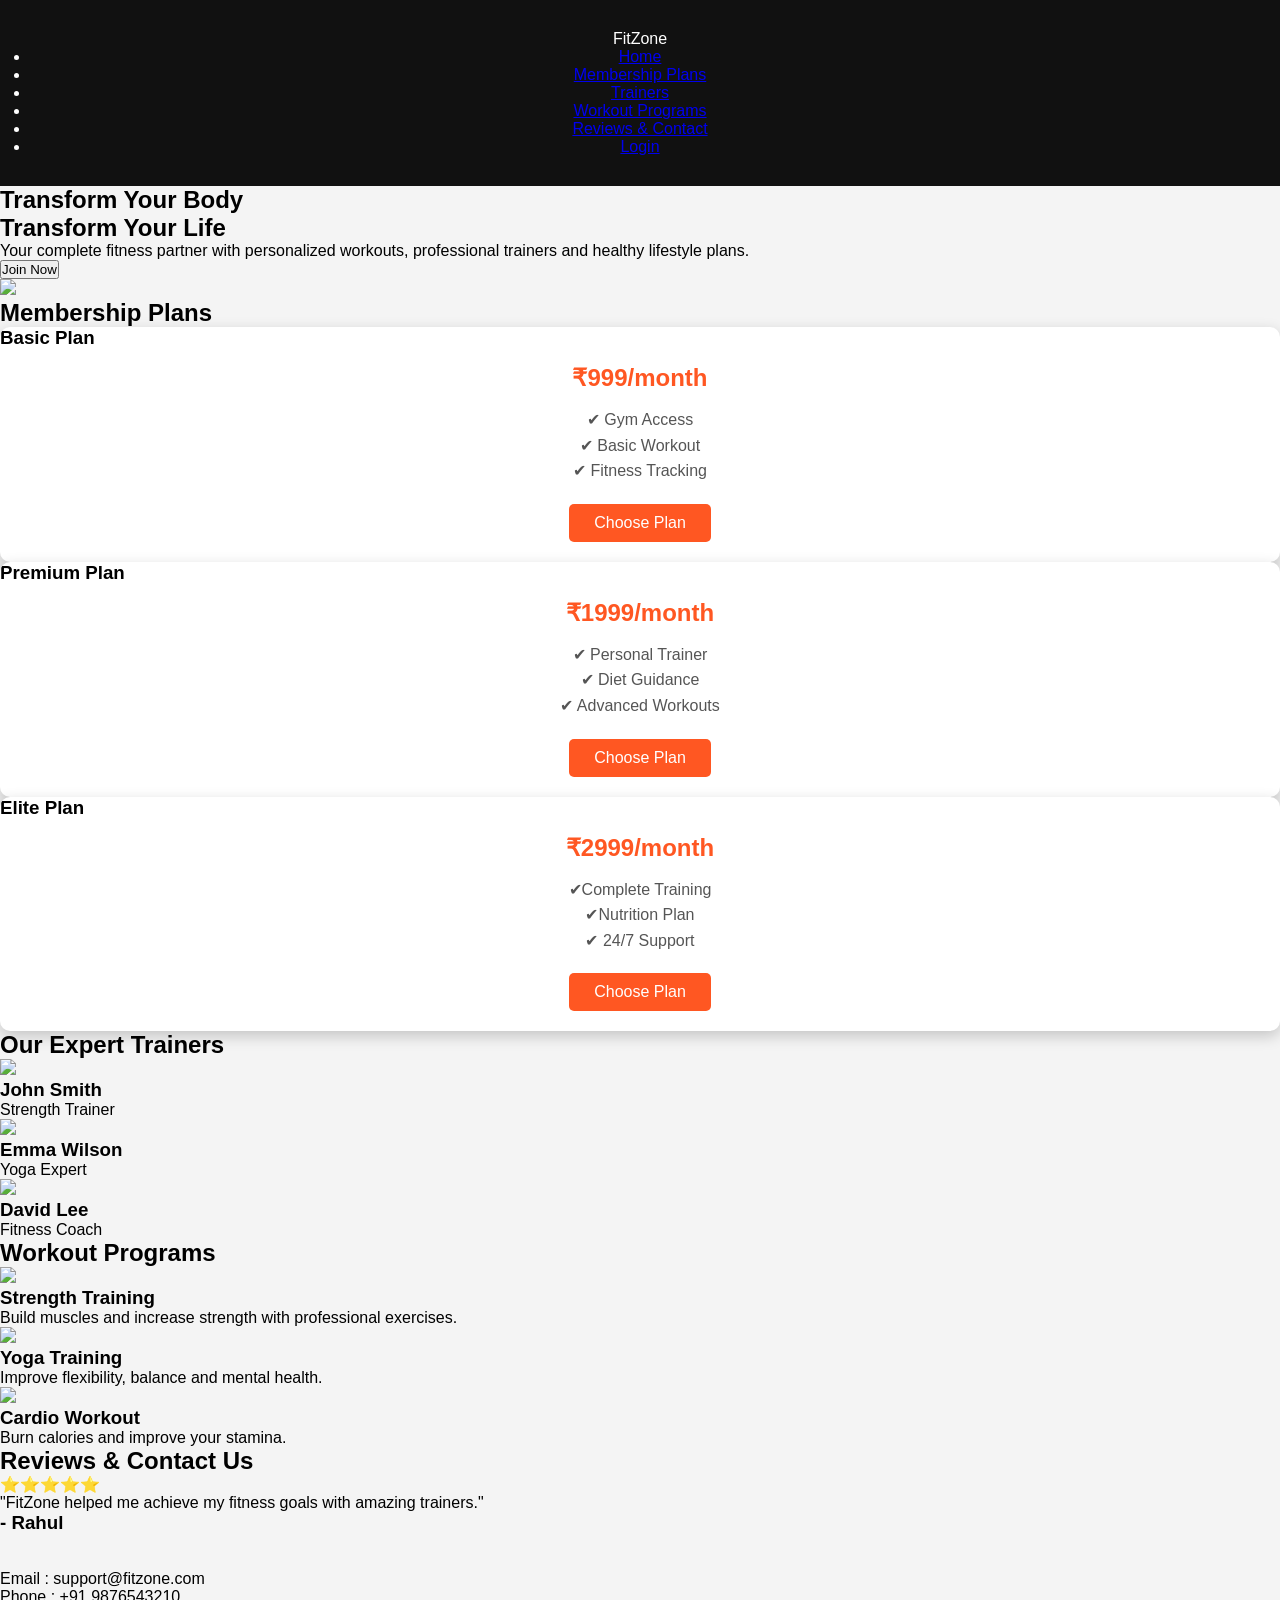
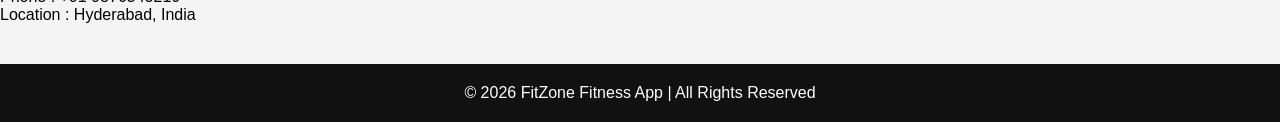
==== homepage.html @ e9361046 "resolved merge conflict" ====
<!DOCTYPE html>
<html lang="en">
<head>
    <meta charset="UTF-8">
    <meta name="viewport" content="width=device-width, initial-scale=1.0">
    <title>FitZone - Fitness App</title>
    <link rel="stylesheet" href="style.css">
</head>

<body>

<!-- Navigation Bar -->

<header>

<nav>

    <div class="logo">
        Fit<span>Zone</span>
    </div>

    <ul>
        <li><a href="#">Home</a></li>
        <li><a href="#plans">Membership Plans</a></li>
        <li><a href="#trainers">Trainers</a></li>
        <li><a href="#workouts">Workout Programs</a></li>
        <li><a href="#contact">Reviews & Contact</a></li>
        <li><a href="#" class="login">Login</a></li>
    </ul>

</nav>

</header>



<!-- Home Section -->

<section class="home">

<div class="home-content">

<h1>
Transform Your Body<br>
<span>Transform Your Life</span>
</h1>

<p>
Your complete fitness partner with personalized workouts,
professional trainers and healthy lifestyle plans.
</p>

<button>Join Now</button>

</div>


<div class="home-image">

<img src="https://images.unsplash.com/photo-1581009146145-b5ef050c2e1e">

</div>


</section>




<!-- Membership Plans -->

<section id="plans">

<h2 class="heading">Membership Plans</h2>

<div class="cards">


<div class="card">
<h3>Basic Plan</h3>
<h2>₹999/month</h2>

<p>&#10004; Gym Access</p>
<p>&#10004; Basic Workout</p>
<p>&#10004; Fitness Tracking</p>

<button>Choose Plan</button>

</div>



<div class="card premium">

<h3>Premium Plan</h3>

<h2>₹1999/month</h2>

<p>&#10004; Personal Trainer</p>
<p>&#10004; Diet Guidance</p>
<p>&#10004; Advanced Workouts</p>

<button>Choose Plan</button>

</div>



<div class="card">

<h3>Elite Plan</h3>

<h2>₹2999/month</h2>

<p> &#10004;Complete Training</p>
<p> &#10004;Nutrition Plan</p>
<p> &#10004; 24/7 Support</p>

<button>Choose Plan</button>

</div>


</div>

</section>




<!-- Trainers -->

<section id="trainers">

<h2 class="heading">Our Expert Trainers</h2>


<div class="trainer-container">


<div class="trainer">

<img src="https://randomuser.me/api/portraits/men/32.jpg">

<h3>John Smith</h3>

<p>Strength Trainer</p>

</div>



<div class="trainer">

<img src="https://randomuser.me/api/portraits/women/44.jpg">

<h3>Emma Wilson</h3>

<p>Yoga Expert</p>

</div>



<div class="trainer">

<img src="https://randomuser.me/api/portraits/men/55.jpg">

<h3>David Lee</h3>

<p>Fitness Coach</p>

</div>


</div>


</section>





<!-- Workout Programs -->

<section id="workouts">

<h2 class="heading">Workout Programs</h2>


<div class="workout-container">


<div class="workout">

<img src="https://images.unsplash.com/photo-1534438327276-14e5300c3a48">

<h3>Strength Training</h3>

<p>Build muscles and increase strength with professional exercises.</p>

</div>



<div class="workout">

<img src="https://thumbs.dreamstime.com/b/generated-image-women-exercising-bright-spacious-fitness-studio-group-yoga-training-physical-mental-well-being-433907682.jpg?w=992">

<h3>Yoga Training</h3>

<p>Improve flexibility, balance and mental health.</p>

</div>




<div class="workout">

<img src="https://media.istockphoto.com/id/1132086660/photo/side-view-of-beautiful-muscular-woman-running-on-treadmill.jpg?s=1024x1024&w=is&k=20&c=zImvI_gCGTY6LwqgbTz0NmbokVtNWuARNKgHuTXDZuE=">

<h3>Cardio Workout</h3>

<p>Burn calories and improve your stamina.</p>

</div>



</div>


</section>





<!-- Reviews & Contact -->


<section id="contact">


<h2 class="heading">Reviews & Contact Us</h2>


<div class="review">


<p>
&#11088;&#11088;&#11088;&#11088;&#11088;
<br>
"FitZone helped me achieve my fitness goals with amazing trainers."
</p>


<h3>- Rahul</h3>


</div>



<div class="contact-box"> <br> <br>

<p>Email : support@fitzone.com</p>

<p>Phone : +91 9876543210</p>

<p>Location : Hyderabad, India</p>


</div>



</section>




<!-- Footer -->

<footer>

<p>
&copy; 2026 FitZone Fitness App | All Rights Reserved
</p>

</footer>


</body>
</html>
---- style.css ----
*{
    margin:0;
    padding:0;
    box-sizing:border-box;
    font-family:Arial, Helvetica, sans-serif;
}

body{
    background:#f4f4f4;
}

header{
    background:#111;
    color:white;
    text-align:center;
    padding:30px;
}

header h1{
    font-size:40px;
    margin-bottom:10px;
}

header p{
    font-size:18px;
}

.container{
    width:90%;
    margin:40px auto;
    display:grid;
    grid-template-columns:repeat(auto-fit,minmax(280px,1fr));
    gap:25px;
}

.card{
    background:white;
    border-radius:10px;
    overflow:hidden;
    box-shadow:0 5px 15px rgba(0,0,0,0.2);
    transition:0.4s;
}

.card:hover{
    transform:translateY(-8px);
}

.card img{
    width:100%;
    height:220px;
    object-fit:cover;
}

.card h2{
    color:#ff5722;
    text-align:center;
    margin:15px 0;
}

.card p{
    padding:0 20px;
    text-align:center;
    color:#555;
    line-height:1.6;
}

.card button{
    display:block;
    margin:20px auto;
    padding:10px 25px;
    background:#ff5722;
    color:white;
    border:none;
    border-radius:5px;
    cursor:pointer;
    font-size:16px;
}

.card button:hover{
    background:#e64a19;
}

footer{
    background:#111;
    color:white;
    text-align:center;
    padding:20px;
    margin-top:40px;
}
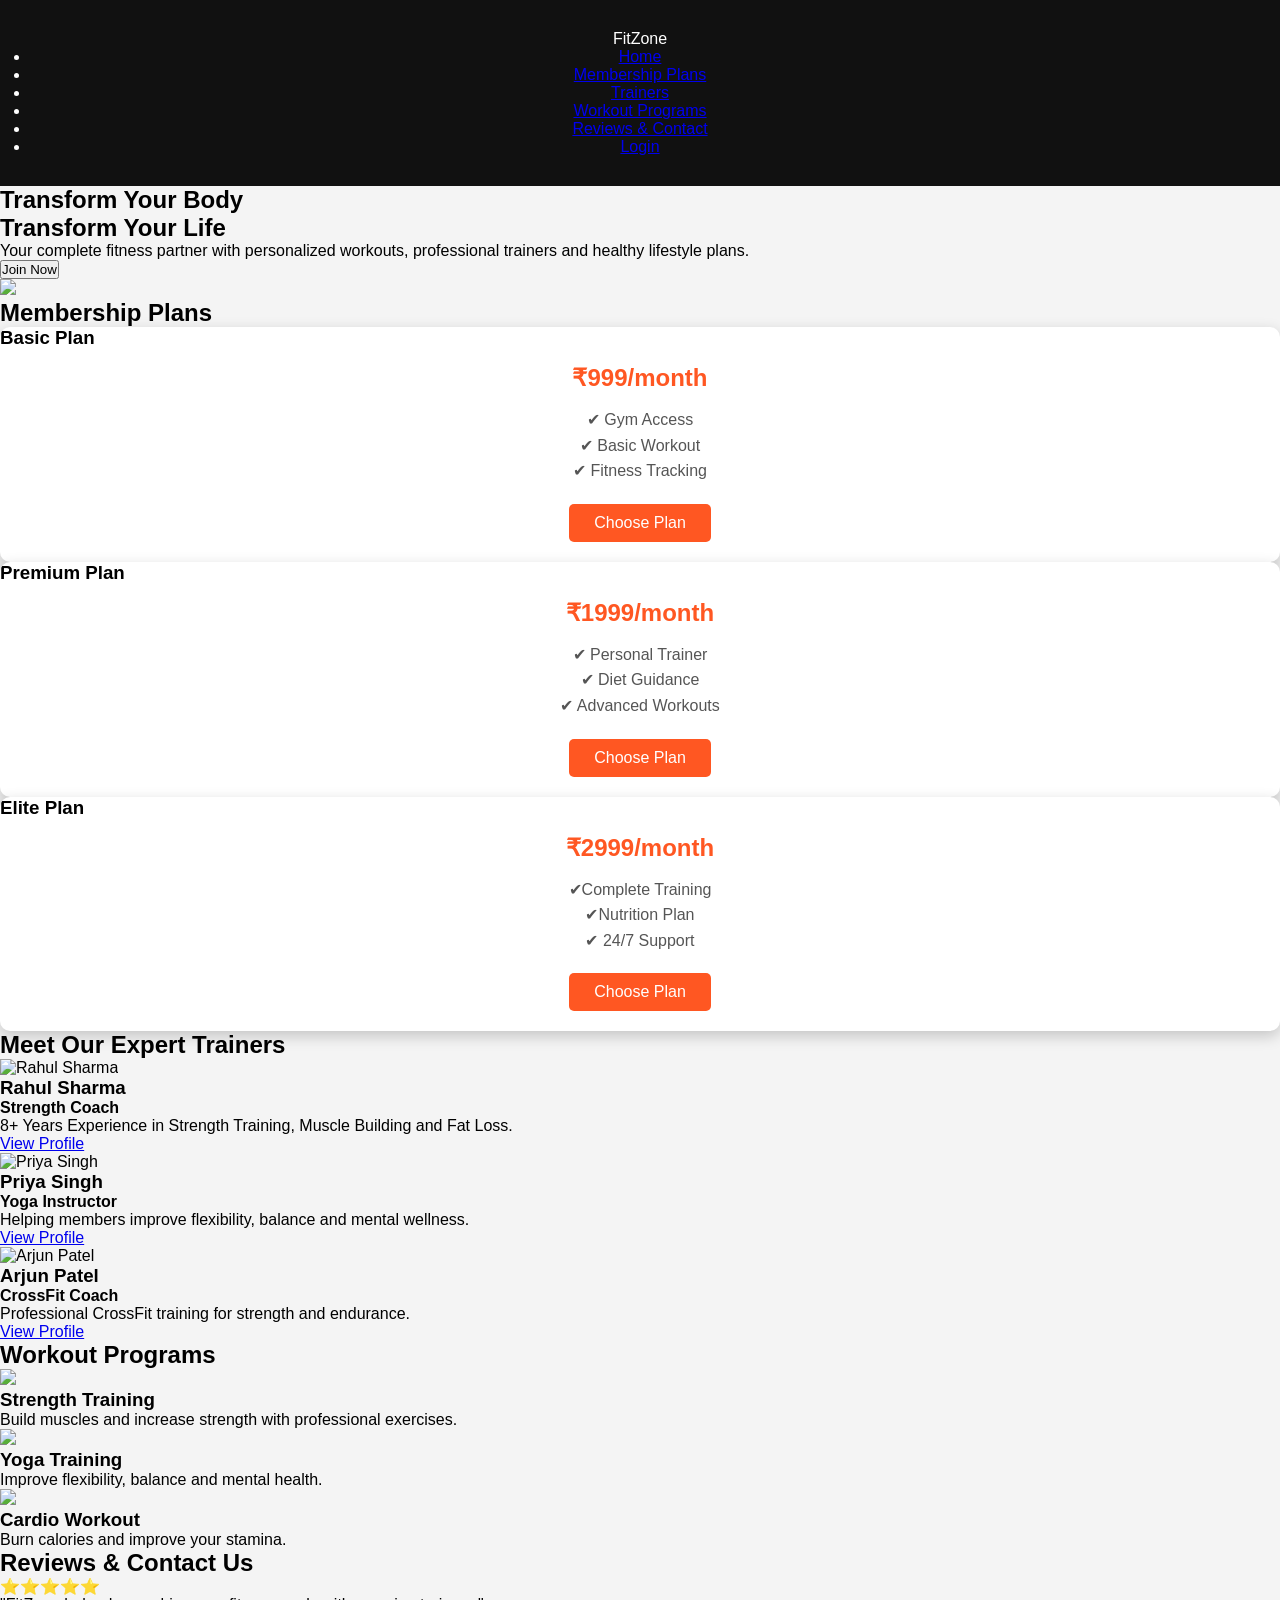
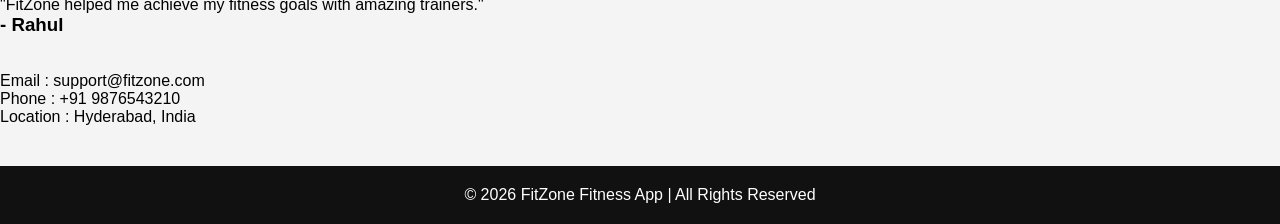
==== commit dee35cf2: "Update homepage.html" ====
--- a/homepage.html
+++ b/homepage.html
@@ -22,7 +22,7 @@
     <ul>
         <li><a href="#">Home</a></li>
         <li><a href="#plans">Membership Plans</a></li>
-        <li><a href="#trainers">Trainers</a></li>
+        <li><a href="trainers.html">Trainers</a></li>
         <li><a href="#workouts">Workout Programs</a></li>
         <li><a href="#contact">Reviews & Contact</a></li>
         <li><a href="#" class="login">Login</a></li>
@@ -128,58 +128,71 @@
 
 
 
-<!-- Trainers -->
+<!-- ================= Trainers ================= -->
 
 <section id="trainers">
 
-<h2 class="heading">Our Expert Trainers</h2>
-
+<h2 class="heading">Meet Our Expert Trainers</h2>
 
 <div class="trainer-container">
 
-
 <div class="trainer">
 
-<img src="https://randomuser.me/api/portraits/men/32.jpg">
-
-<h3>John Smith</h3>
-
-<p>Strength Trainer</p>
-
-</div>
-
-
+<img src="https://www.yourtrainer.in/images/ultimate-personal-training-banner.jpg" alt="Rahul Sharma">
+
+<h3>Rahul Sharma</h3>
+
+<h4>Strength Coach</h4>
+
+<p>
+8+ Years Experience in Strength Training, Muscle Building and Fat Loss.
+</p>
+
+<a href="trainers.html" class="trainer-btn">
+View Profile
+</a>
+
+</div>
 
 <div class="trainer">
 
-<img src="https://randomuser.me/api/portraits/women/44.jpg">
-
-<h3>Emma Wilson</h3>
-
-<p>Yoga Expert</p>
-
-</div>
-
-
+<img src="https://images.squarespace-cdn.com/content/v1/5c5efdd601232cd65fe2086b/1617981399890-ZG98O5STN3C4SLB644E5/private%2Byoga%2Btherapy%2Bsmall.jpg?format=1000w" alt="Priya Singh">
+
+<h3>Priya Singh</h3>
+
+<h4>Yoga Instructor</h4>
+
+<p>
+Helping members improve flexibility, balance and mental wellness.
+</p>
+
+<a href="trainers.html" class="trainer-btn">
+View Profile
+</a>
+
+</div>
 
 <div class="trainer">
 
-<img src="https://randomuser.me/api/portraits/men/55.jpg">
-
-<h3>David Lee</h3>
-
-<p>Fitness Coach</p>
-
-</div>
-
-
-</div>
-
-
-</section>
-
-
-
+<img src="https://images.unsplash.com/photo-1594737625785-a6cbdabd333c?w=800" alt="Arjun Patel">
+
+<h3>Arjun Patel</h3>
+
+<h4>CrossFit Coach</h4>
+
+<p>
+Professional CrossFit training for strength and endurance.
+</p>
+
+<a href="trainers.html" class="trainer-btn">
+View Profile
+</a>
+
+</div>
+
+</div>
+
+</section>
 
 
 <!-- Workout Programs -->
@@ -215,8 +228,6 @@
 </div>
 
 
-
-
 <div class="workout">
 
 <img src="https://media.istockphoto.com/id/1132086660/photo/side-view-of-beautiful-muscular-woman-running-on-treadmill.jpg?s=1024x1024&w=is&k=20&c=zImvI_gCGTY6LwqgbTz0NmbokVtNWuARNKgHuTXDZuE=">
@@ -235,9 +246,6 @@
 </section>
 
 
-
-
-
 <!-- Reviews & Contact -->
 
 
@@ -248,7 +256,6 @@
 
 
 <div class="review">
-
 
 <p>
 &#11088;&#11088;&#11088;&#11088;&#11088;
@@ -256,14 +263,11 @@
 "FitZone helped me achieve my fitness goals with amazing trainers."
 </p>
 
-
 <h3>- Rahul</h3>
 
 
 </div>
 
-
-
 <div class="contact-box"> <br> <br>
 
 <p>Email : support@fitzone.com</p>
@@ -271,15 +275,9 @@
 <p>Phone : +91 9876543210</p>
 
 <p>Location : Hyderabad, India</p>
-
-
-</div>
-
-
-
-</section>
-
-
+    
+</div>
+</section>
 
 
 <!-- Footer -->
@@ -294,4 +292,4 @@
 
 
 </body>
-</html>+</html>
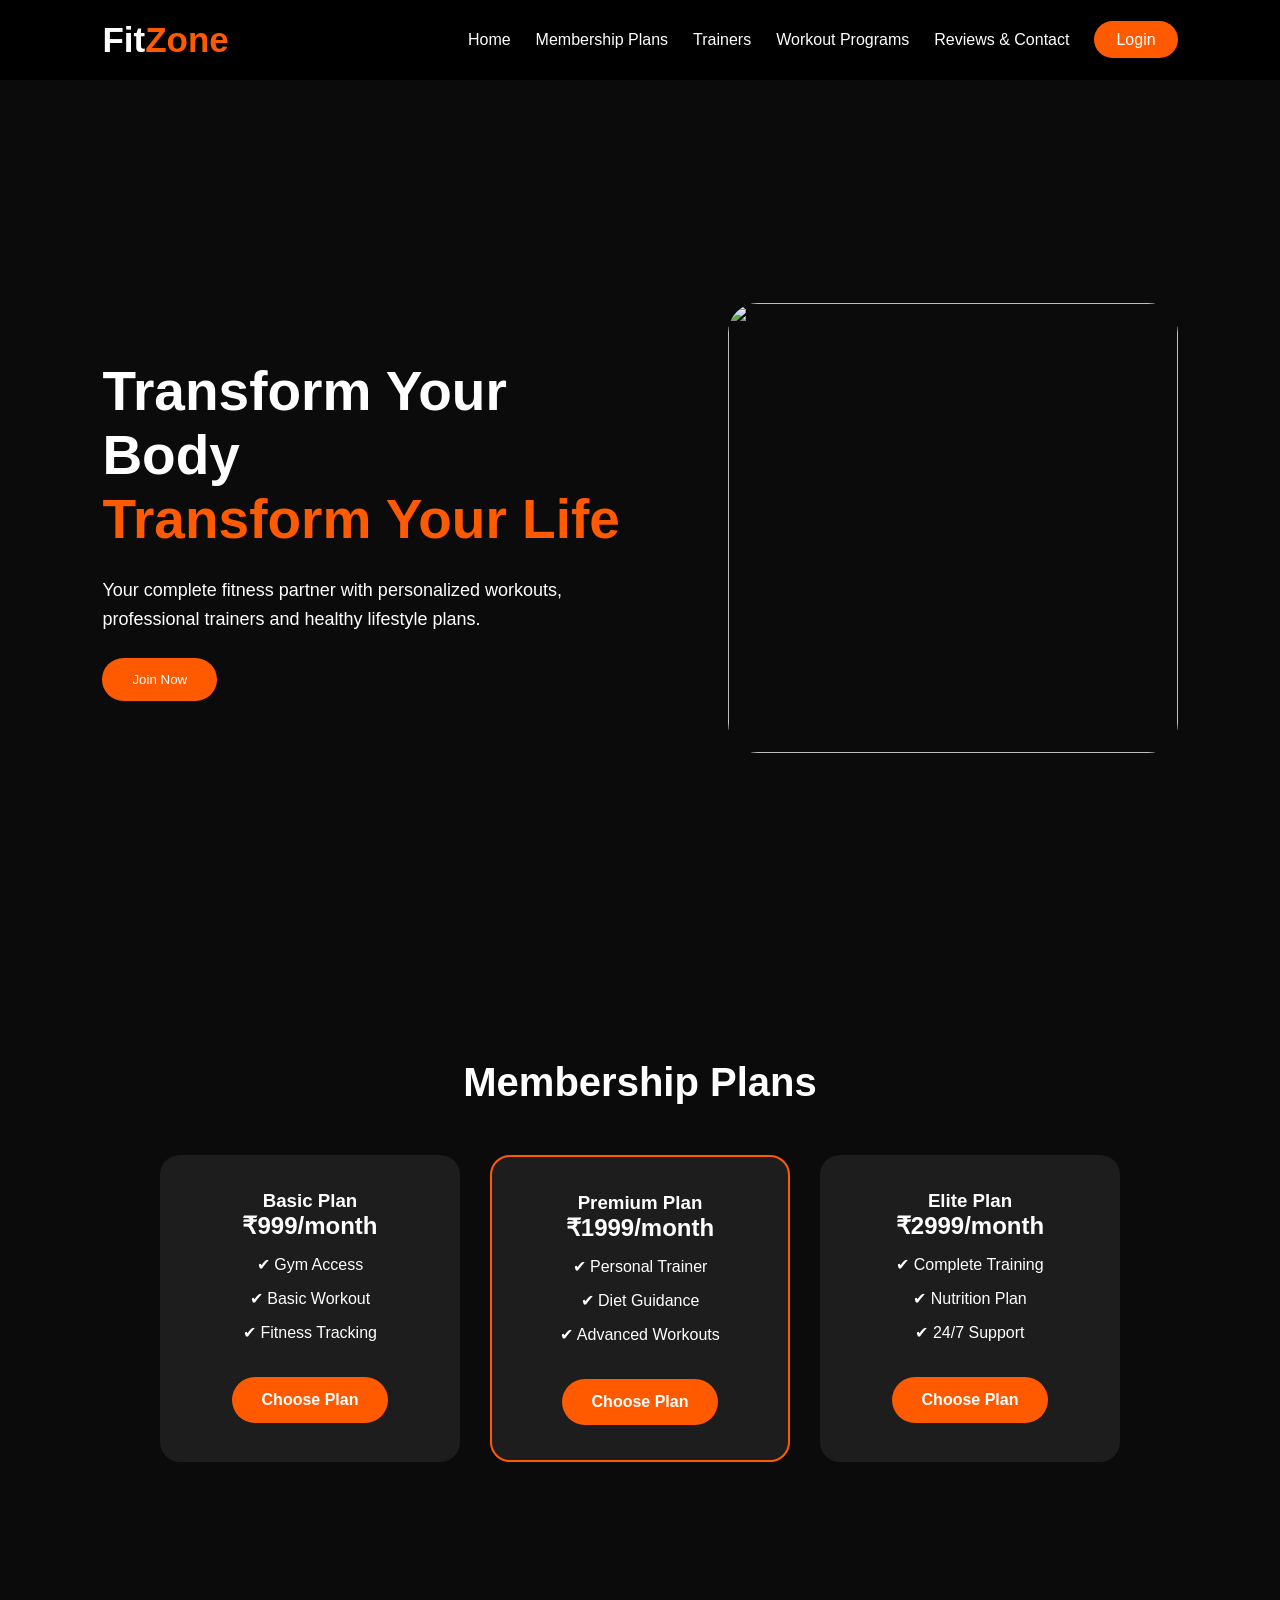
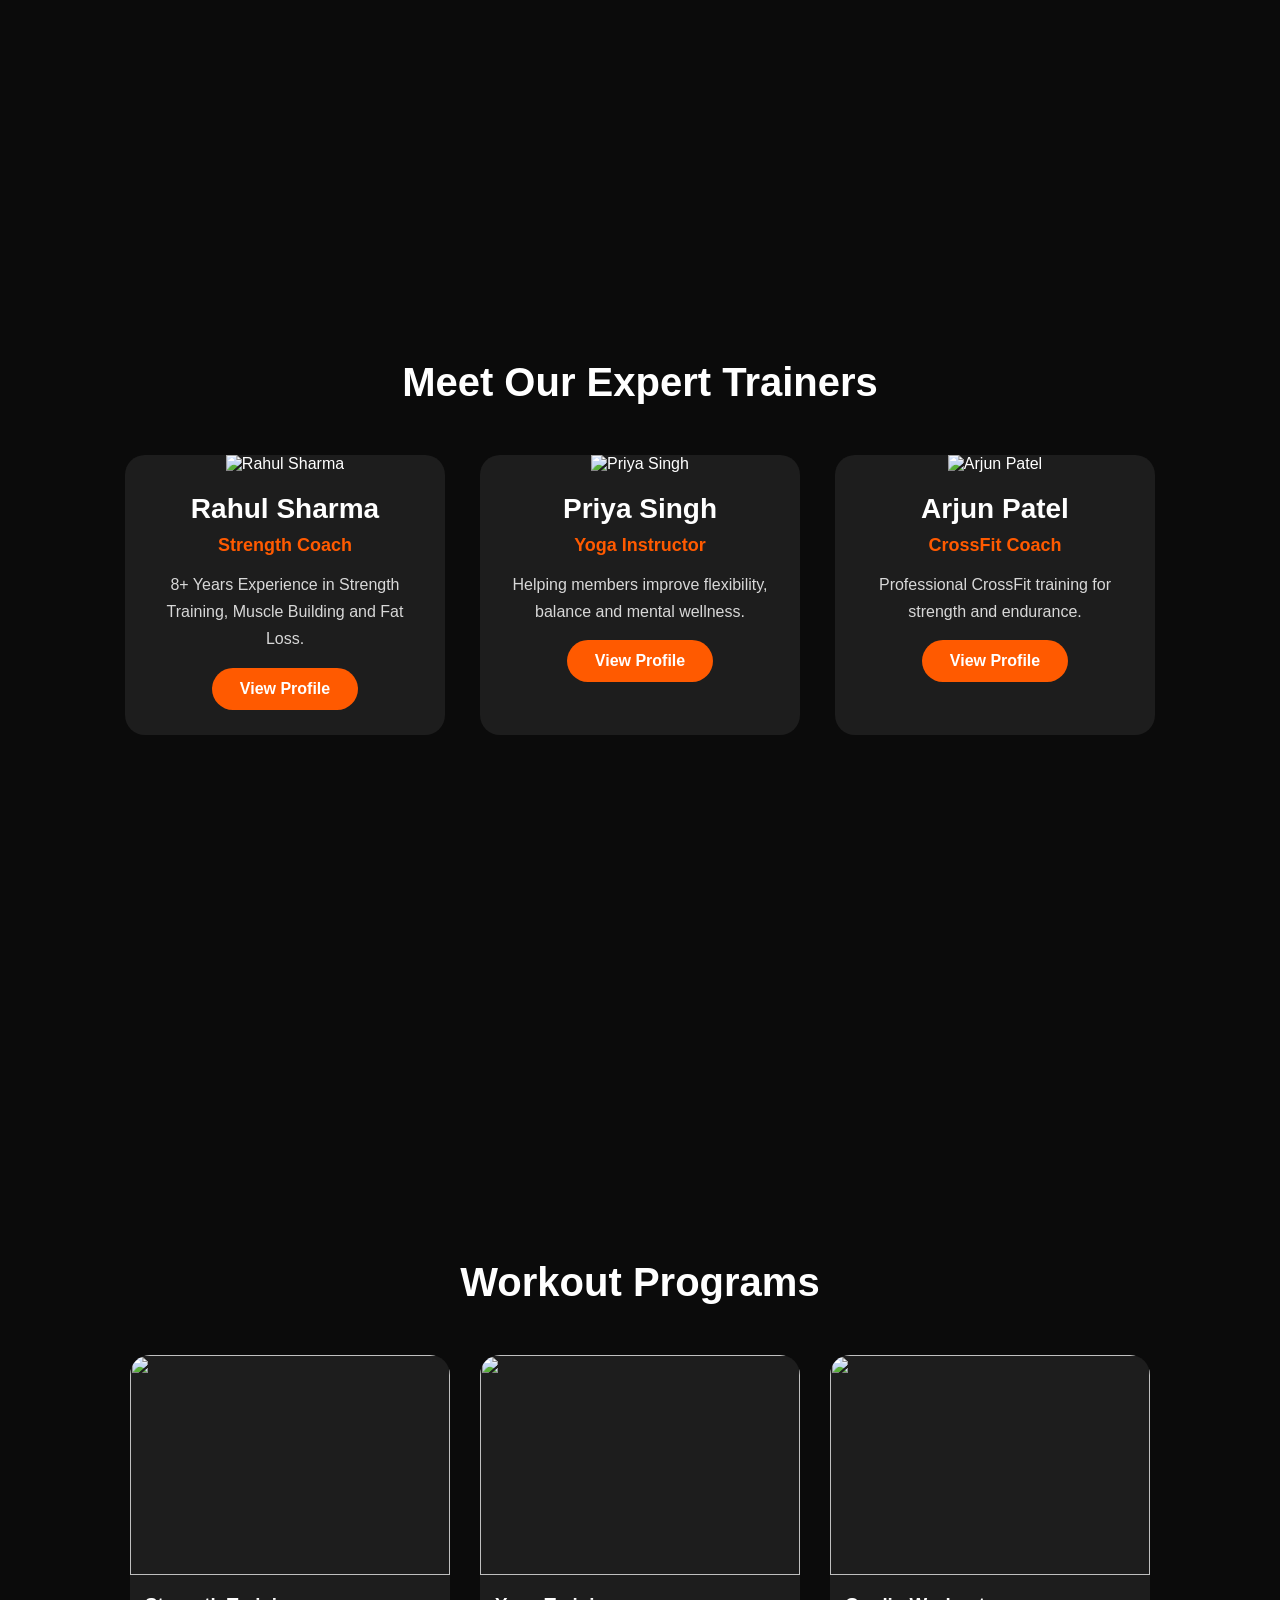
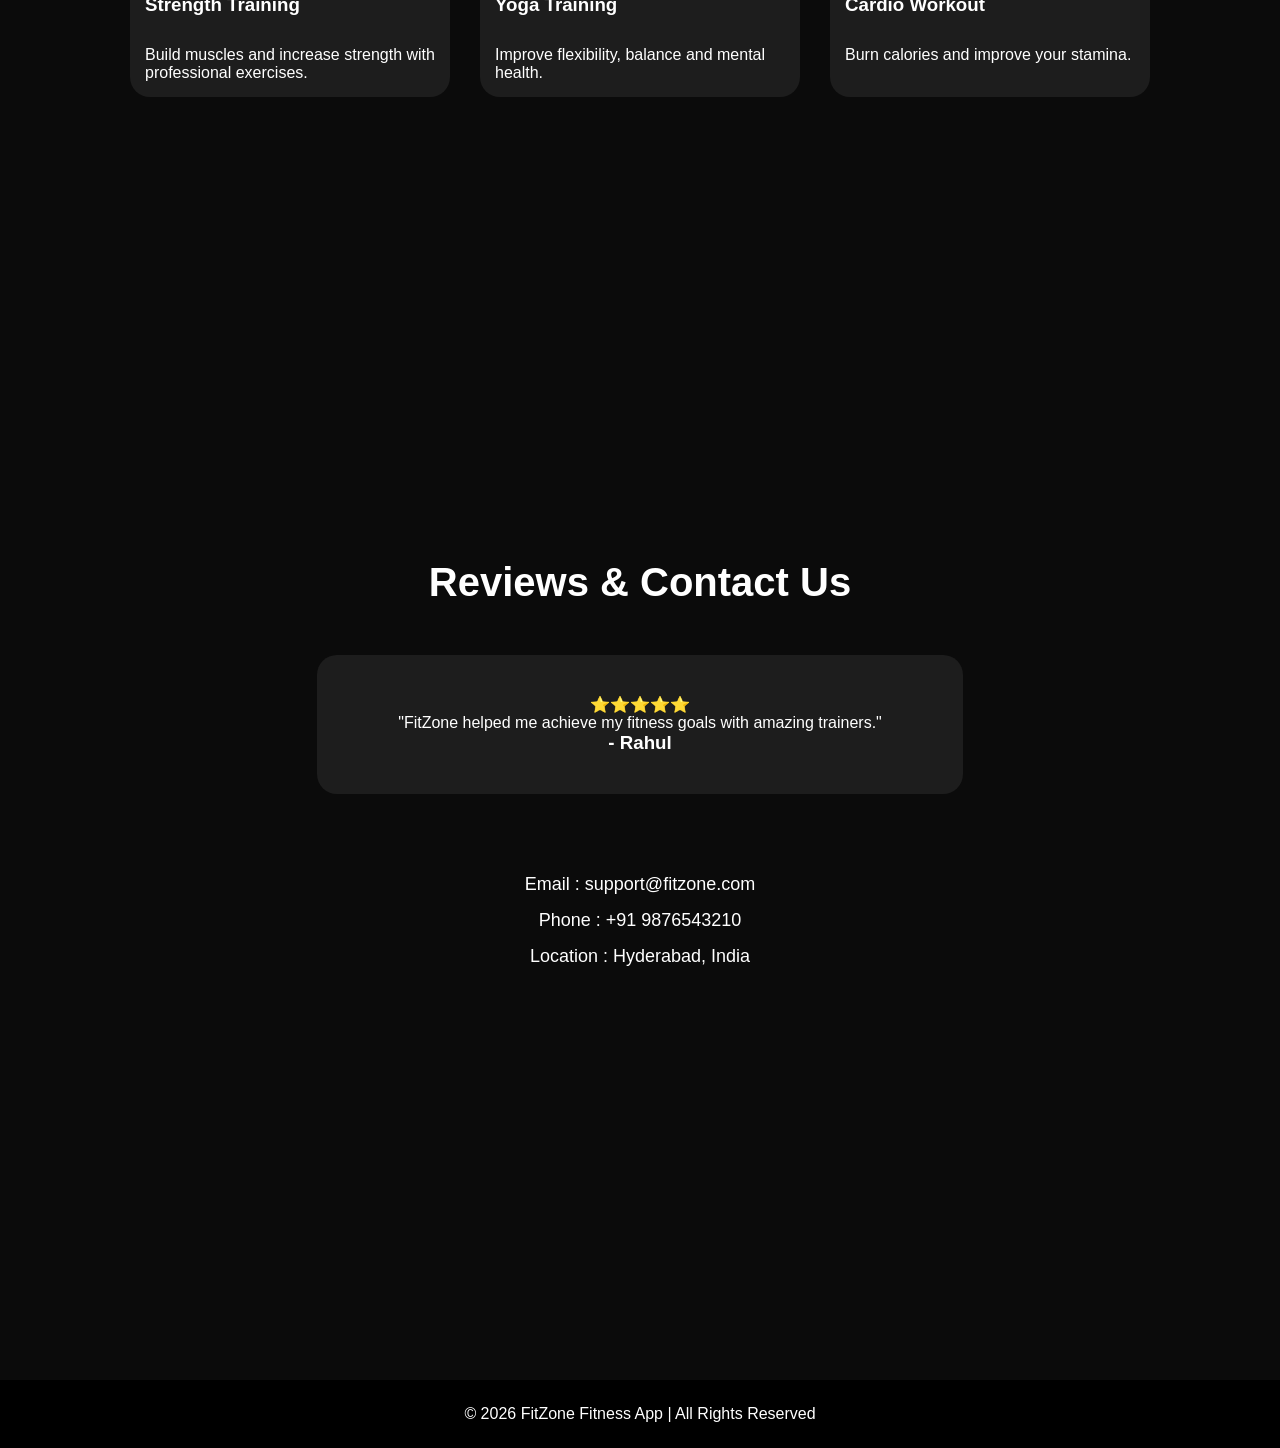
==== commit 5fcfff20: "updated membership page" ====
--- a/homepage.html
+++ b/homepage.html
@@ -12,8 +12,7 @@
 <!-- Navigation Bar -->
 
 <header>
-
-<nav>
+    <nav>
 
     <div class="logo">
         Fit<span>Zone</span>
@@ -68,62 +67,62 @@
 
 
 <!-- Membership Plans -->
+ 
+
+<!-- Membership Plans -->
 
 <section id="plans">
 
-<h2 class="heading">Membership Plans</h2>
-
-<div class="cards">
-
-
-<div class="card">
-<h3>Basic Plan</h3>
-<h2>₹999/month</h2>
-
-<p>&#10004; Gym Access</p>
-<p>&#10004; Basic Workout</p>
-<p>&#10004; Fitness Tracking</p>
-
-<button>Choose Plan</button>
-
-</div>
-
-
-
-<div class="card premium">
-
-<h3>Premium Plan</h3>
-
-<h2>₹1999/month</h2>
-
-<p>&#10004; Personal Trainer</p>
-<p>&#10004; Diet Guidance</p>
-<p>&#10004; Advanced Workouts</p>
-
-<button>Choose Plan</button>
-
-</div>
-
-
-
-<div class="card">
-
-<h3>Elite Plan</h3>
-
-<h2>₹2999/month</h2>
-
-<p> &#10004;Complete Training</p>
-<p> &#10004;Nutrition Plan</p>
-<p> &#10004; 24/7 Support</p>
-
-<button>Choose Plan</button>
-
-</div>
-
-
-</div>
-
-</section>
+    <h2 class="heading">Membership Plans</h2>
+
+    <div class="cards">
+
+        <div class="card">
+            <h3>Basic Plan</h3>
+            <h2>₹999/month</h2>
+
+            <p>&#10004; Gym Access</p>
+            <p>&#10004; Basic Workout</p>
+            <p>&#10004; Fitness Tracking</p>
+
+            <a href="membership.html" class="plan-btn">
+                Choose Plan
+            </a>
+        </div>
+
+        <div class="card premium">
+            <h3>Premium Plan</h3>
+
+            <h2>₹1999/month</h2>
+
+            <p>&#10004; Personal Trainer</p>
+            <p>&#10004; Diet Guidance</p>
+            <p>&#10004; Advanced Workouts</p>
+
+            <a href="membership.html" class="plan-btn">
+                Choose Plan
+            </a>
+        </div>
+
+        <div class="card">
+            <h3>Elite Plan</h3>
+
+            <h2>₹2999/month</h2>
+
+            <p>&#10004; Complete Training</p>
+            <p>&#10004; Nutrition Plan</p>
+            <p>&#10004; 24/7 Support</p>
+
+            <a href="membership.html" class="plan-btn">
+                Choose Plan
+            </a>
+        </div>
+
+    </div>
+
+</section>
+
+
 
 
 
--- a/style.css
+++ b/style.css
@@ -2,88 +2,529 @@
     margin:0;
     padding:0;
     box-sizing:border-box;
-    font-family:Arial, Helvetica, sans-serif;
+    font-family:Arial,sans-serif;
+}
+
+html{
+    scroll-behavior:smooth;
 }
 
 body{
-    background:#f4f4f4;
-}
+    background:#0b0b0b;
+    color:white;
+    
+}
+
+
+/* Navigation Bar */
 
 header{
-    background:#111;
+    background:#000;
+    padding:20px 8%;
+    position:sticky;
+    top:0;
+    z-index:1000;
+}
+
+
+nav{
+    display:flex;
+    justify-content:space-between;
+    align-items:center;
+}
+
+
+.logo{
+    font-size:35px;
+    font-weight:bold;
+}
+
+
+.logo span{
+    color:#ff5a00;
+}
+
+
+nav ul{
+    display:flex;
+    gap: 25px;
+    list-style:none;
+}
+
+
+nav ul li a{
+
     color:white;
-    text-align:center;
-    padding:30px;
-}
-
-header h1{
-    font-size:40px;
-    margin-bottom:10px;
-}
-
-header p{
-    font-size:18px;
-}
-
-.container{
-    width:90%;
-    margin:40px auto;
-    display:grid;
-    grid-template-columns:repeat(auto-fit,minmax(280px,1fr));
-    gap:25px;
-}
+    text-decoration:none;
+    position:relative;
+    transition:0.3s;
+
+}
+
+
+/* Navigation Hover */
+
+nav ul li a:hover{
+
+    color:#ff5a00;
+
+}
+
+
+nav ul li a::after{
+
+    content:"";
+    position:absolute;
+    width:0;
+    height:2px;
+    background:#ff5a00;
+    left:0;
+    bottom:-8px;
+    transition:0.3s;
+
+}
+
+
+nav ul li a:hover::after{
+
+    width:100%;
+
+}
+
+
+.login{
+
+background:#ff5a00;
+padding:10px 22px;
+border-radius:25px;
+
+}
+
+
+
+/* All Sections */
+
+section{
+
+    min-height:100vh;
+    padding:80px 8%;
+    overflow:hidden;
+
+}
+
+
+
+/* Home Section */
+
+
+.home{
+
+display:flex;
+justify-content:space-between;
+align-items:center;
+
+}
+
+
+.home-content{
+
+width:50%;
+
+}
+
+
+.home-content h1{
+
+font-size:55px;
+
+}
+
+
+.home-content span{
+
+color:#ff5a00;
+
+}
+
+
+.home-content p{
+
+font-size:18px;
+line-height:1.6;
+margin:25px 0;
+
+}
+
+
+button{
+
+background:#ff5a00;
+color:white;
+border:none;
+padding:14px 30px;
+border-radius:30px;
+cursor:pointer;
+transition:0.4s;
+
+}
+
+
+
+/* Button Hover */
+
+
+button:hover{
+
+background:white;
+color:#ff5a00;
+transform:scale(1.08);
+
+}
+
+
+
+.home-image img{
+
+width:450px;
+height:450px;
+object-fit:cover;
+border-radius:30px;
+transition:0.5s;
+
+}
+
+
+.home-image img:hover{
+
+transform:scale(1.05);
+
+}
+
+
+/* Heading */
+
+
+.heading{
+
+text-align:center;
+font-size:40px;
+margin-bottom:50px;
+
+}
+
+
+
+/* Membership Cards */
+
+
+.cards{
+
+display:flex;
+justify-content:center;
+gap:30px;
+flex-wrap:wrap;
+
+}
+
 
 .card{
+
+background:#1d1d1d;
+width:300px;
+padding:35px;
+border-radius:20px;
+text-align:center;
+transition:0.5s;
+cursor:pointer;
+
+}
+
+
+
+/* Card Hover */
+
+
+.card:hover{
+
+transform:translateY(-15px);
+box-shadow:0 15px 30px rgba(255,90,0,0.4);
+
+}
+
+
+.card p{
+
+margin:15px;
+
+}
+
+
+.premium{
+
+border:2px solid #ff5a00;
+
+}
+
+.plan-btn{
+    display:inline-block;
+    background:#ff5a00;
+    color:white;
+    text-decoration:none;
+    border:none;
+    padding:14px 30px;
+    border-radius:30px;
+    cursor:pointer;
+    font-weight:bold;
+    margin-top:20px;
+    transition:0.4s;
+}
+
+.plan-btn:hover{
     background:white;
-    border-radius:10px;
-    overflow:hidden;
-    box-shadow:0 5px 15px rgba(0,0,0,0.2);
-    transition:0.4s;
-}
-
-.card:hover{
-    transform:translateY(-8px);
-}
-
-.card img{
-    width:100%;
-    height:220px;
-    object-fit:cover;
-}
-
-.card h2{
-    color:#ff5722;
-    text-align:center;
-    margin:15px 0;
-}
-
-.card p{
-    padding:0 20px;
-    text-align:center;
-    color:#555;
-    line-height:1.6;
-}
-
-.card button{
-    display:block;
-    margin:20px auto;
-    padding:10px 25px;
-    background:#ff5722;
-    color:white;
-    border:none;
-    border-radius:5px;
-    cursor:pointer;
-    font-size:16px;
-}
-
-.card button:hover{
-    background:#e64a19;
-}
+    color:#ff5a00;
+    transform:scale(1.08);
+}
+
+
+
+
+
+/* ================= Trainers ================= */
+
+.trainer-container{
+
+display:flex;
+justify-content:center;
+gap:35px;
+flex-wrap:wrap;
+
+}
+
+.trainer{
+
+background:#1d1d1d;
+width:320px;
+border-radius:20px;
+overflow:hidden;
+text-align:center;
+transition:.5s;
+
+}
+
+.trainer:hover{
+
+transform:translateY(-15px);
+box-shadow:0 15px 30px rgba(255,90,0,.35);
+
+}
+
+.trainer img{
+
+width:100%;
+height:300px;
+object-fit:cover;
+border-radius:0;
+
+}
+
+.trainer h3{
+
+margin-top:20px;
+font-size:28px;
+
+}
+
+.trainer h4{
+
+color:#ff5a00;
+margin-top:10px;
+font-size:18px;
+
+}
+
+.trainer p{
+
+padding:15px 25px;
+line-height:1.7;
+color:#d8d8d8;
+
+}
+
+.trainer-btn{
+
+display:inline-block;
+margin-bottom:25px;
+padding:12px 28px;
+background:#ff5a00;
+color:white;
+text-decoration:none;
+border-radius:30px;
+font-weight:bold;
+transition:.4s;
+
+}
+
+.trainer-btn:hover{
+
+background:white;
+color:#ff5a00;
+transform:scale(1.08);
+
+}
+
+
+
+
+
+/* Workout Programs */
+
+
+.workout-container{
+
+display:flex;
+justify-content:center;
+gap:30px;
+flex-wrap:wrap;
+
+}
+
+
+.workout{
+
+background:#1d1d1d;
+width:320px;
+border-radius:20px;
+overflow:hidden;
+transition:0.5s;
+
+}
+
+
+.workout:hover{
+
+transform:translateY(-15px);
+
+}
+
+
+.workout img{
+
+width:100%;
+height:220px;
+object-fit:cover;
+
+}
+
+
+.workout h3,
+.workout p{
+
+padding:15px;
+
+}
+
+
+
+
+
+/* Reviews */
+
+
+.review{
+
+background:#1d1d1d;
+width:60%;
+margin:auto;
+padding:40px;
+text-align:center;
+border-radius:20px;
+transition:0.4s;
+
+}
+
+
+.review:hover{
+
+transform:scale(1.05);
+box-shadow:0 10px 25px rgba(255,90,0,0.3);
+
+}
+
+
+
+.contact-box{
+
+text-align:center;
+font-size:18px;
+line-height:2;
+
+}
+
+
+
+
+
+/* Footer */
+
 
 footer{
-    background:#111;
-    color:white;
-    text-align:center;
-    padding:20px;
-    margin-top:40px;
-}+
+background:black;
+padding:25px;
+text-align:center;
+
+}
+
+
+
+
+/* Mobile View */
+
+
+@media(max-width:900px){
+
+
+nav ul{
+
+display:none;
+
+}
+
+
+.home{
+
+flex-direction:column;
+
+}
+
+
+.home-content{
+
+width:100%;
+text-align:center;
+
+}
+
+
+.home-content h1{
+
+font-size:40px;
+
+}
+
+
+.home-image img{
+
+width:300px;
+height:300px;
+
+}
+
+
+.review{
+
+width:90%;
+
+}
+
+}
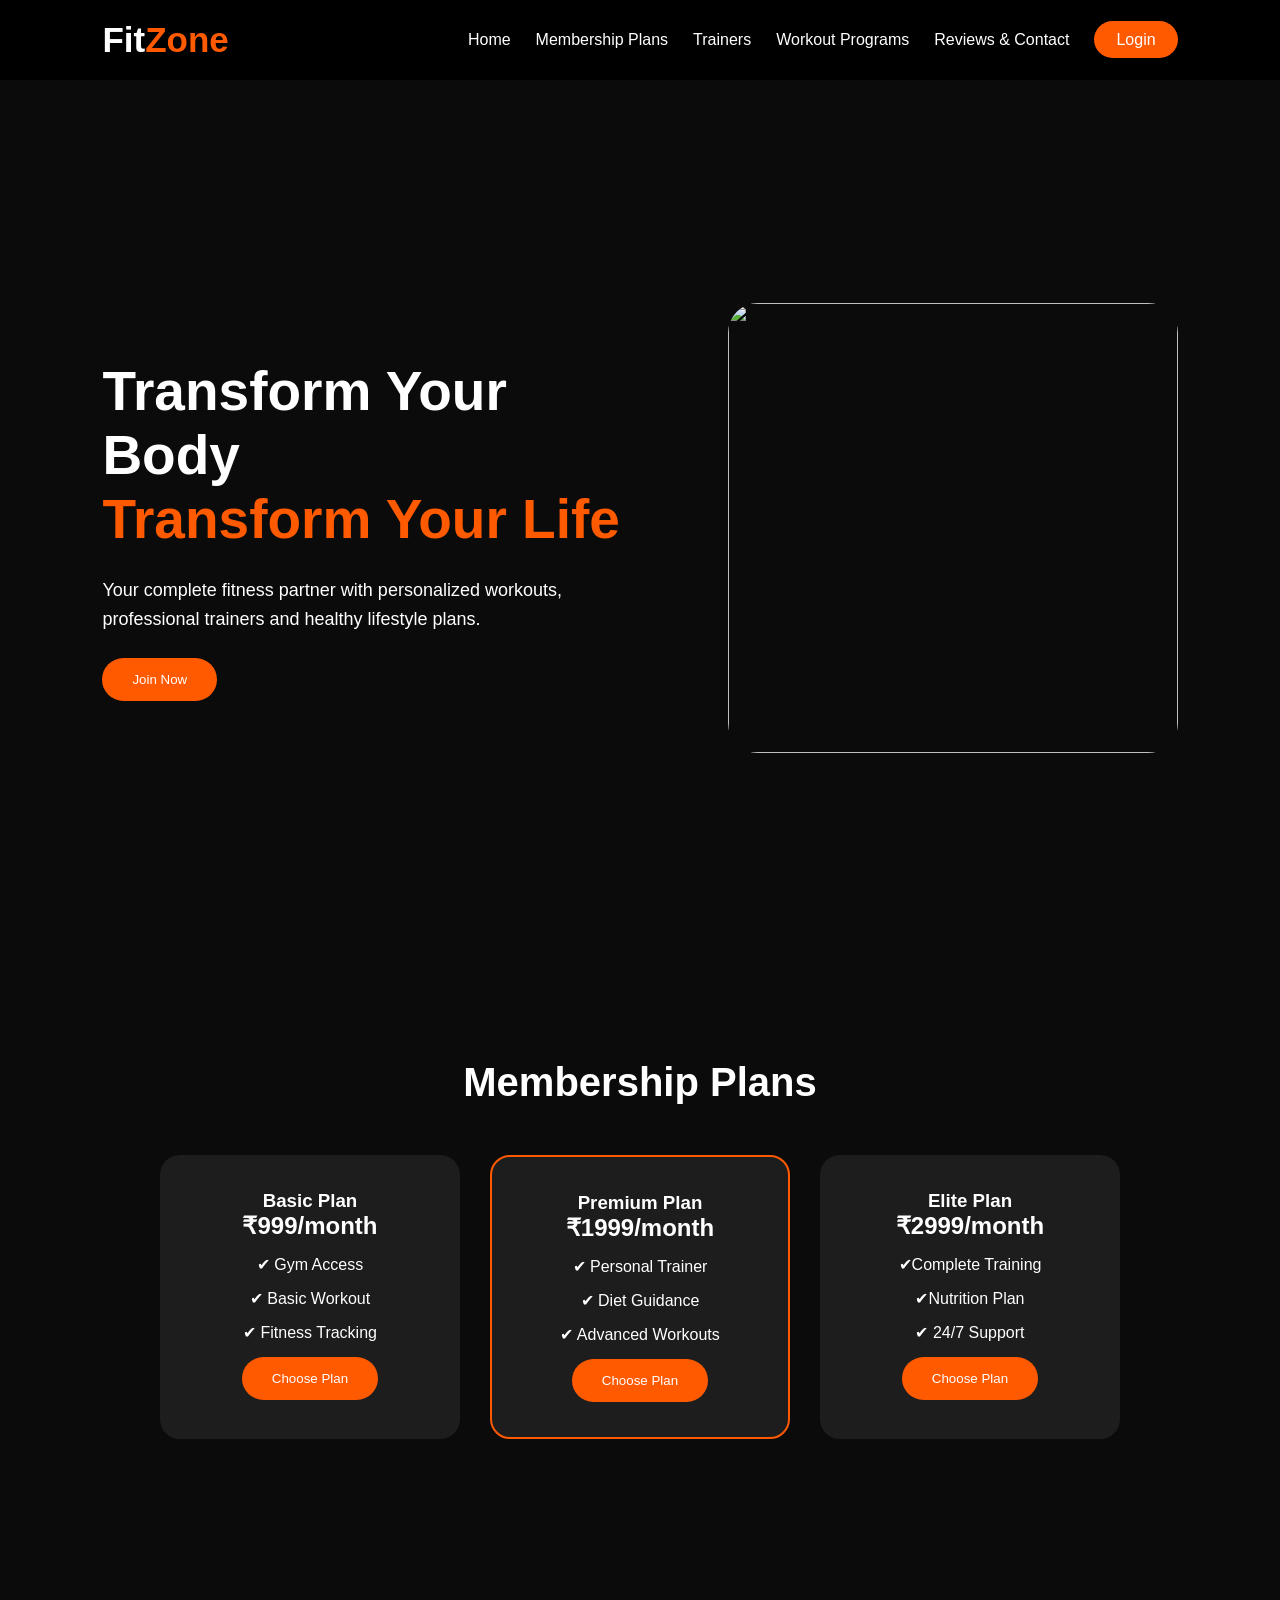
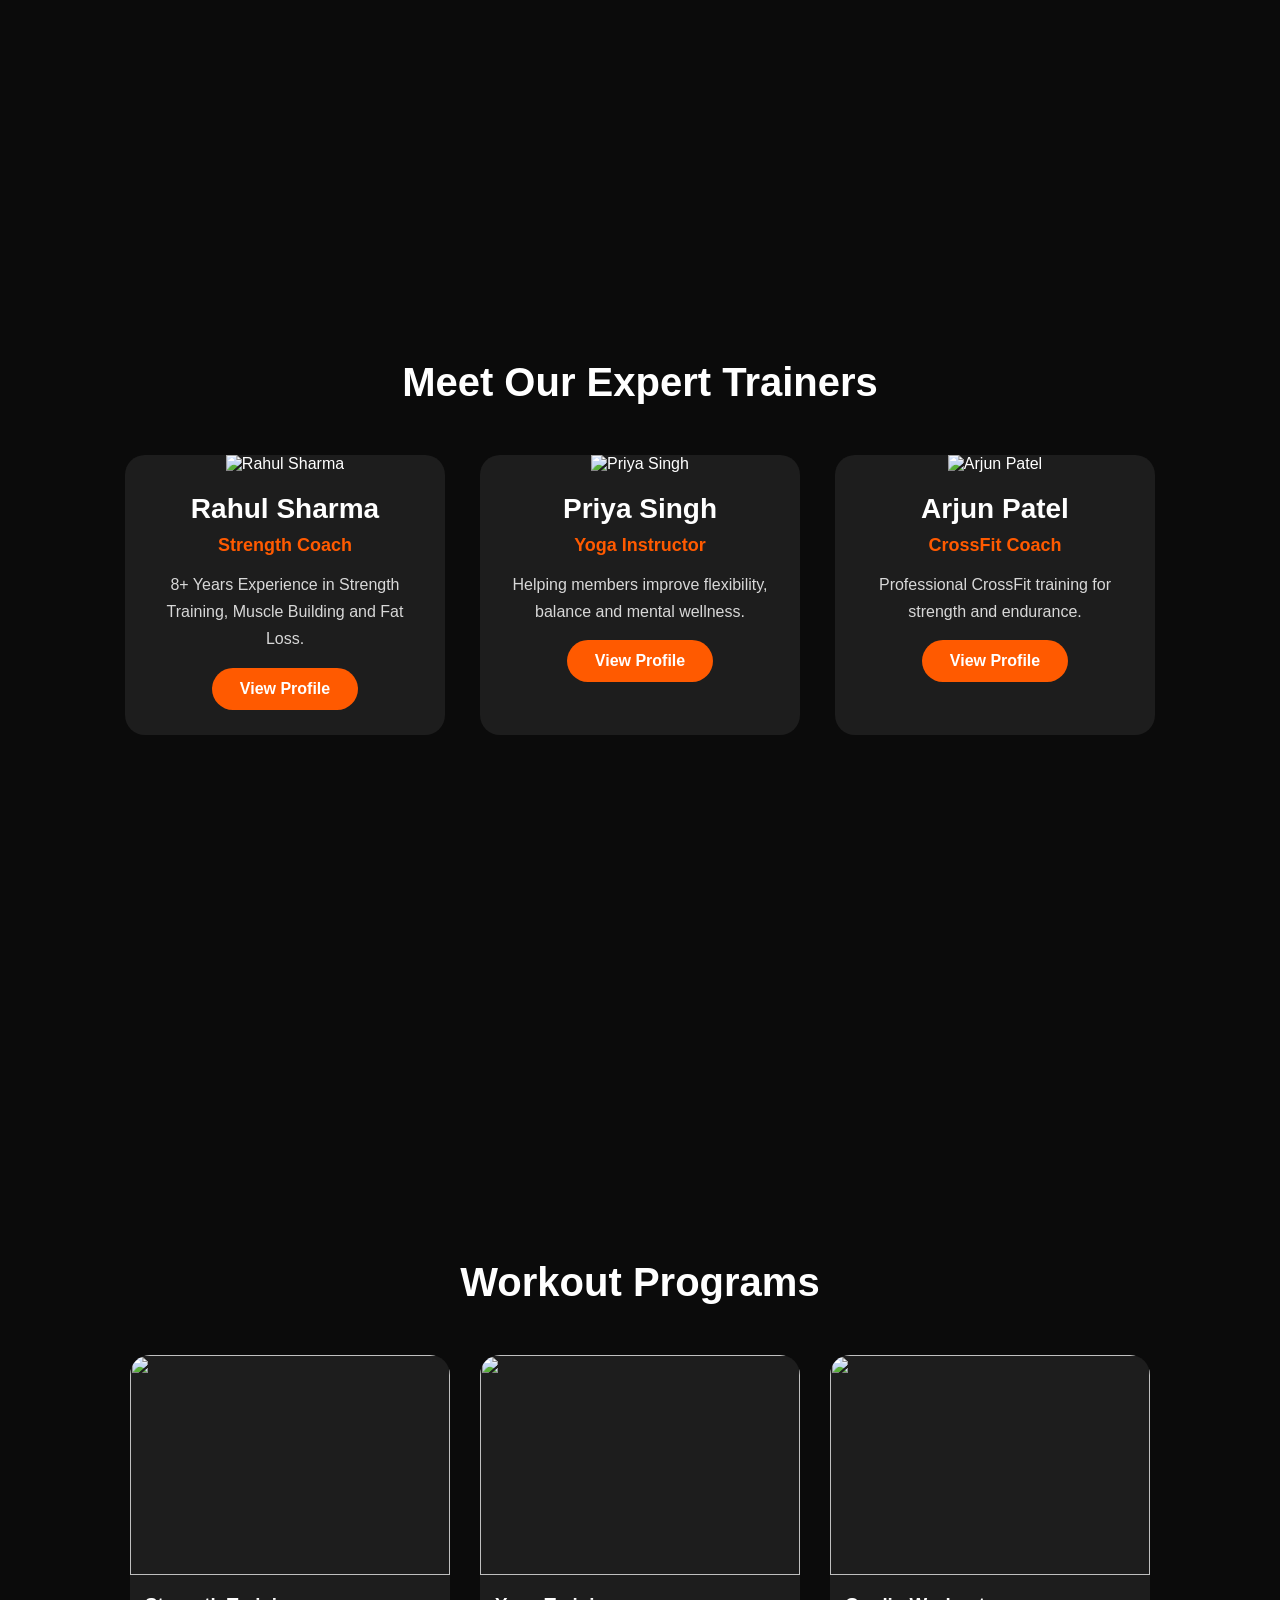
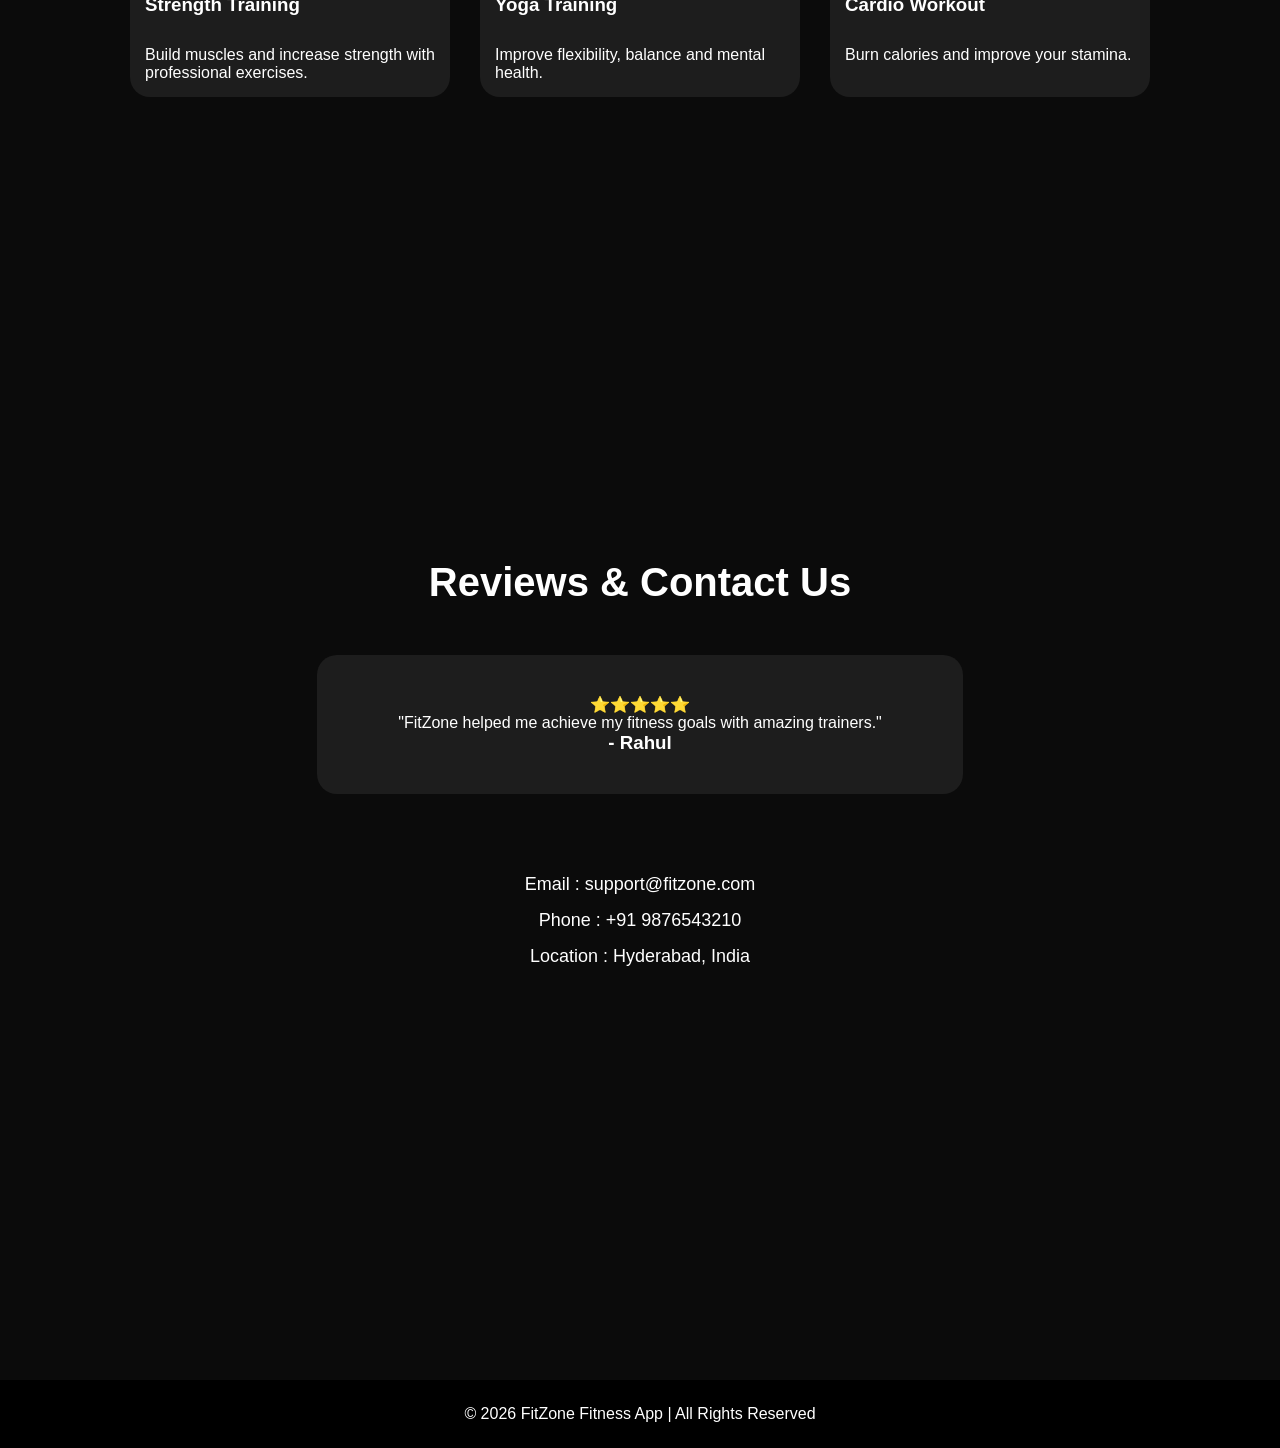
==== commit 31fc26b7: "updated files" ====
--- a/homepage.html
+++ b/homepage.html
@@ -12,7 +12,8 @@
 <!-- Navigation Bar -->
 
 <header>
-    <nav>
+
+<nav>
 
     <div class="logo">
         Fit<span>Zone</span>
@@ -21,8 +22,8 @@
     <ul>
         <li><a href="#">Home</a></li>
         <li><a href="#plans">Membership Plans</a></li>
-        <li><a href="trainers.html">Trainers</a></li>
-        <li><a href="#workouts">Workout Programs</a></li>
+        <li><a href="#trainers">Trainers</a></li>
+        <li><a href="workout.html">Workout Programs</a></li>
         <li><a href="#contact">Reviews & Contact</a></li>
         <li><a href="#" class="login">Login</a></li>
     </ul>
@@ -67,62 +68,62 @@
 
 
 <!-- Membership Plans -->
- 
-
-<!-- Membership Plans -->
 
 <section id="plans">
 
-    <h2 class="heading">Membership Plans</h2>
-
-    <div class="cards">
-
-        <div class="card">
-            <h3>Basic Plan</h3>
-            <h2>₹999/month</h2>
-
-            <p>&#10004; Gym Access</p>
-            <p>&#10004; Basic Workout</p>
-            <p>&#10004; Fitness Tracking</p>
-
-            <a href="membership.html" class="plan-btn">
-                Choose Plan
-            </a>
-        </div>
-
-        <div class="card premium">
-            <h3>Premium Plan</h3>
-
-            <h2>₹1999/month</h2>
-
-            <p>&#10004; Personal Trainer</p>
-            <p>&#10004; Diet Guidance</p>
-            <p>&#10004; Advanced Workouts</p>
-
-            <a href="membership.html" class="plan-btn">
-                Choose Plan
-            </a>
-        </div>
-
-        <div class="card">
-            <h3>Elite Plan</h3>
-
-            <h2>₹2999/month</h2>
-
-            <p>&#10004; Complete Training</p>
-            <p>&#10004; Nutrition Plan</p>
-            <p>&#10004; 24/7 Support</p>
-
-            <a href="membership.html" class="plan-btn">
-                Choose Plan
-            </a>
-        </div>
-
-    </div>
-
-</section>
-
-
+<h2 class="heading">Membership Plans</h2>
+
+<div class="cards">
+
+
+<div class="card">
+<h3>Basic Plan</h3>
+<h2>₹999/month</h2>
+
+<p>&#10004; Gym Access</p>
+<p>&#10004; Basic Workout</p>
+<p>&#10004; Fitness Tracking</p>
+
+<button>Choose Plan</button>
+
+</div>
+
+
+
+<div class="card premium">
+
+<h3>Premium Plan</h3>
+
+<h2>₹1999/month</h2>
+
+<p>&#10004; Personal Trainer</p>
+<p>&#10004; Diet Guidance</p>
+<p>&#10004; Advanced Workouts</p>
+
+<button>Choose Plan</button>
+
+</div>
+
+
+
+<div class="card">
+
+<h3>Elite Plan</h3>
+
+<h2>₹2999/month</h2>
+
+<p> &#10004;Complete Training</p>
+<p> &#10004;Nutrition Plan</p>
+<p> &#10004; 24/7 Support</p>
+
+<button>Choose Plan</button>
+
+</div>
+
+
+</div>
+
+</section>
 
 
 
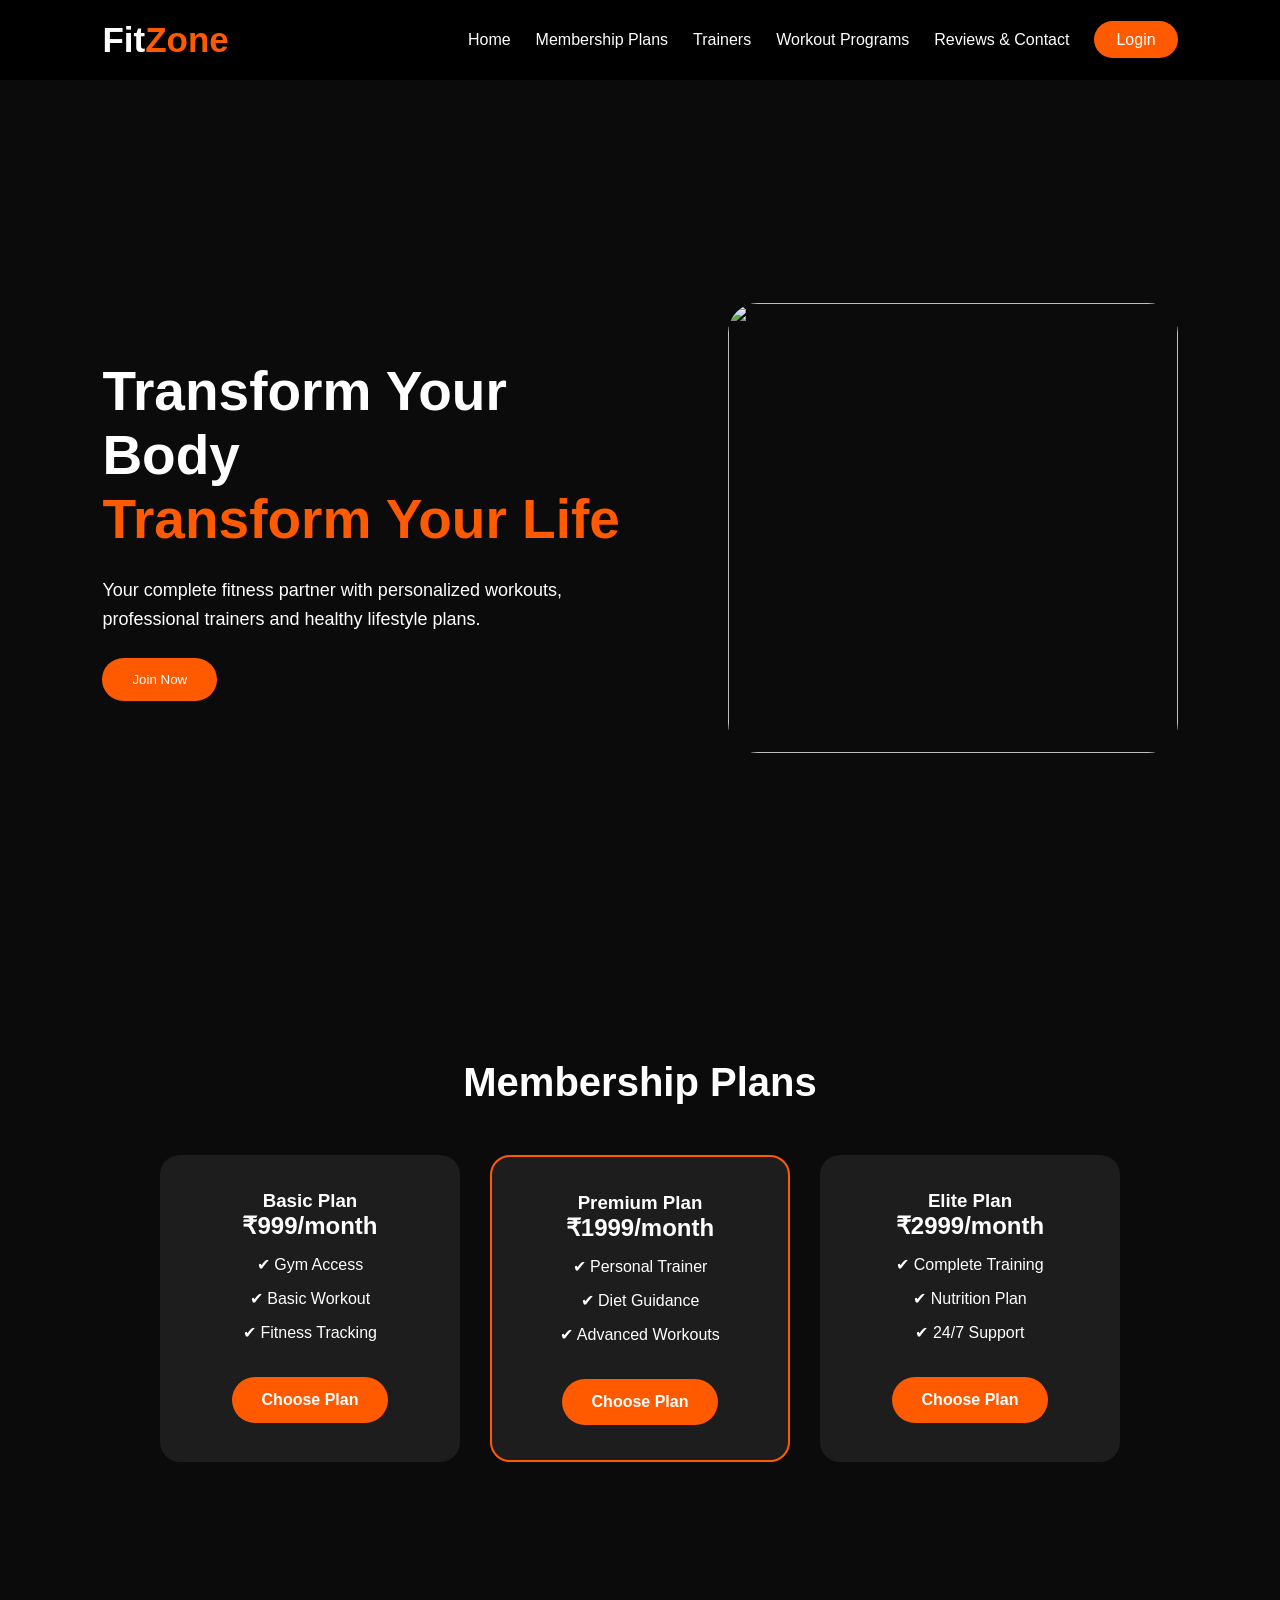
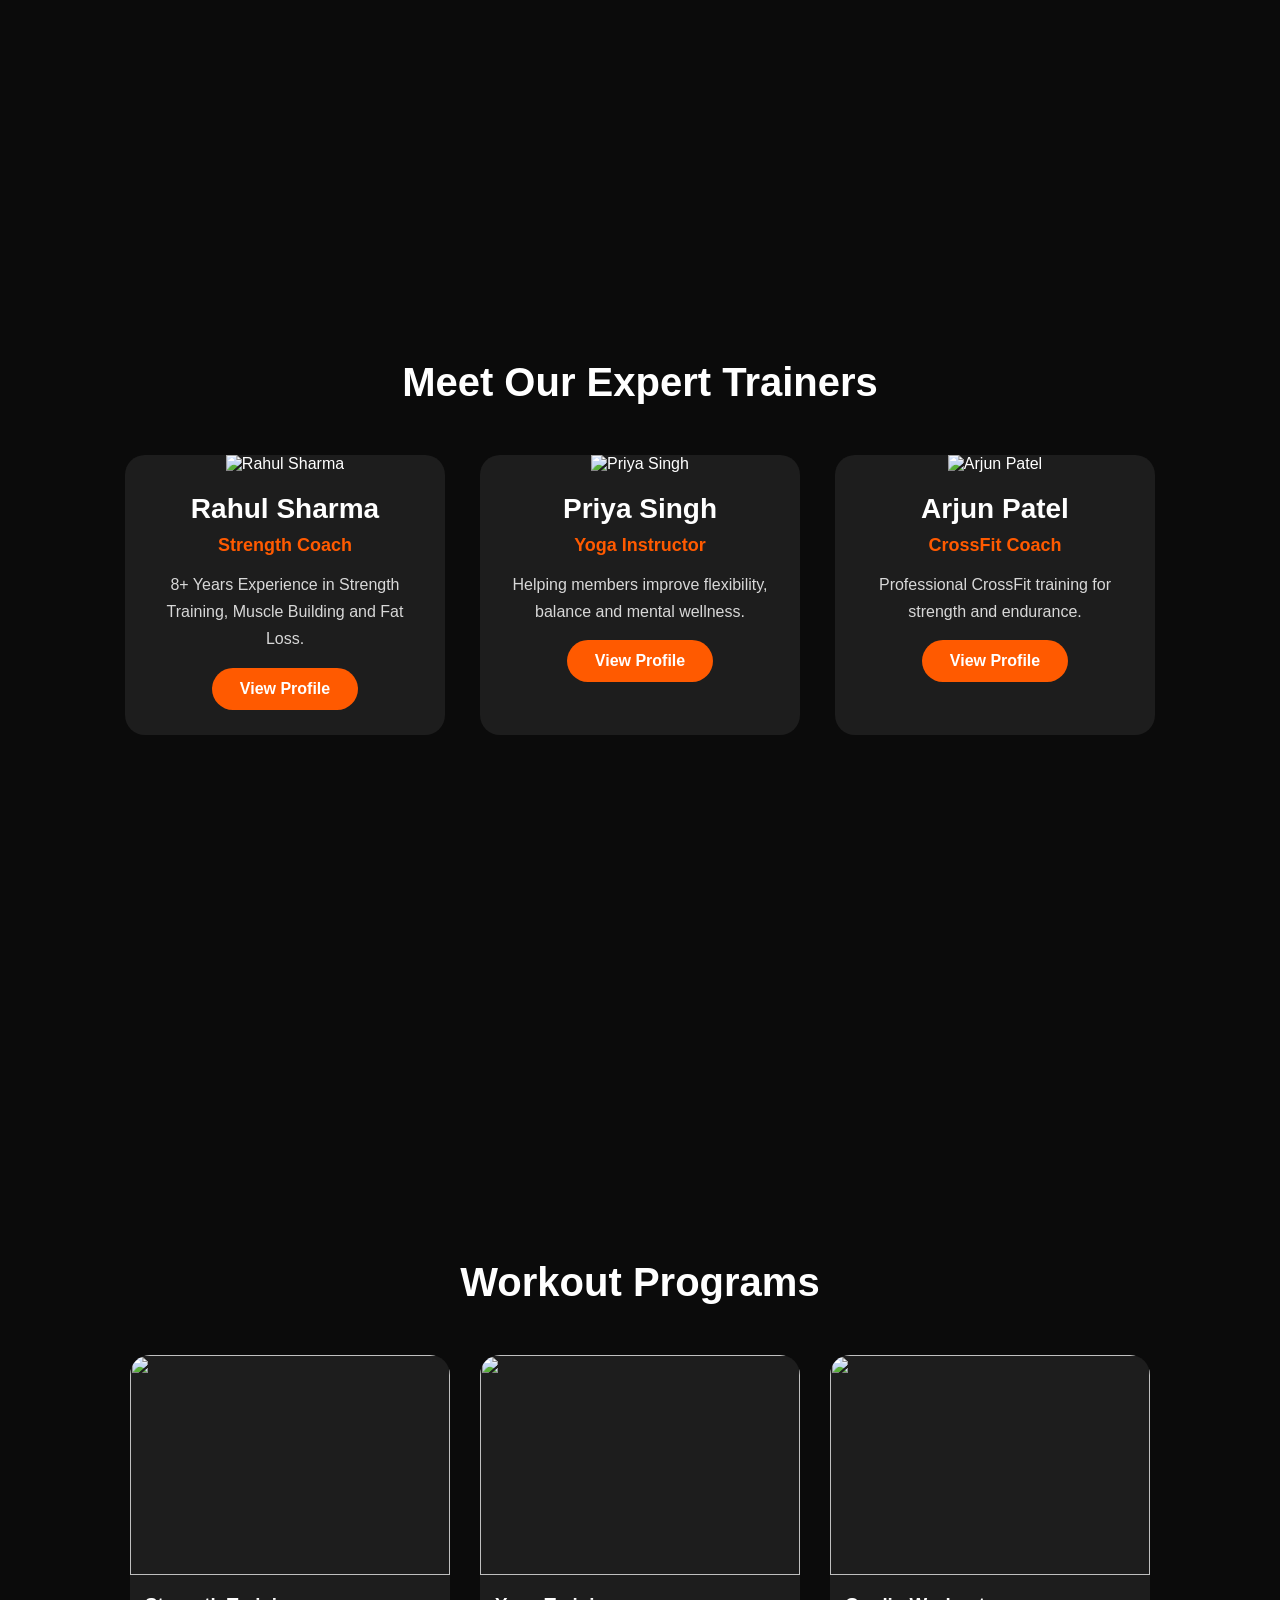
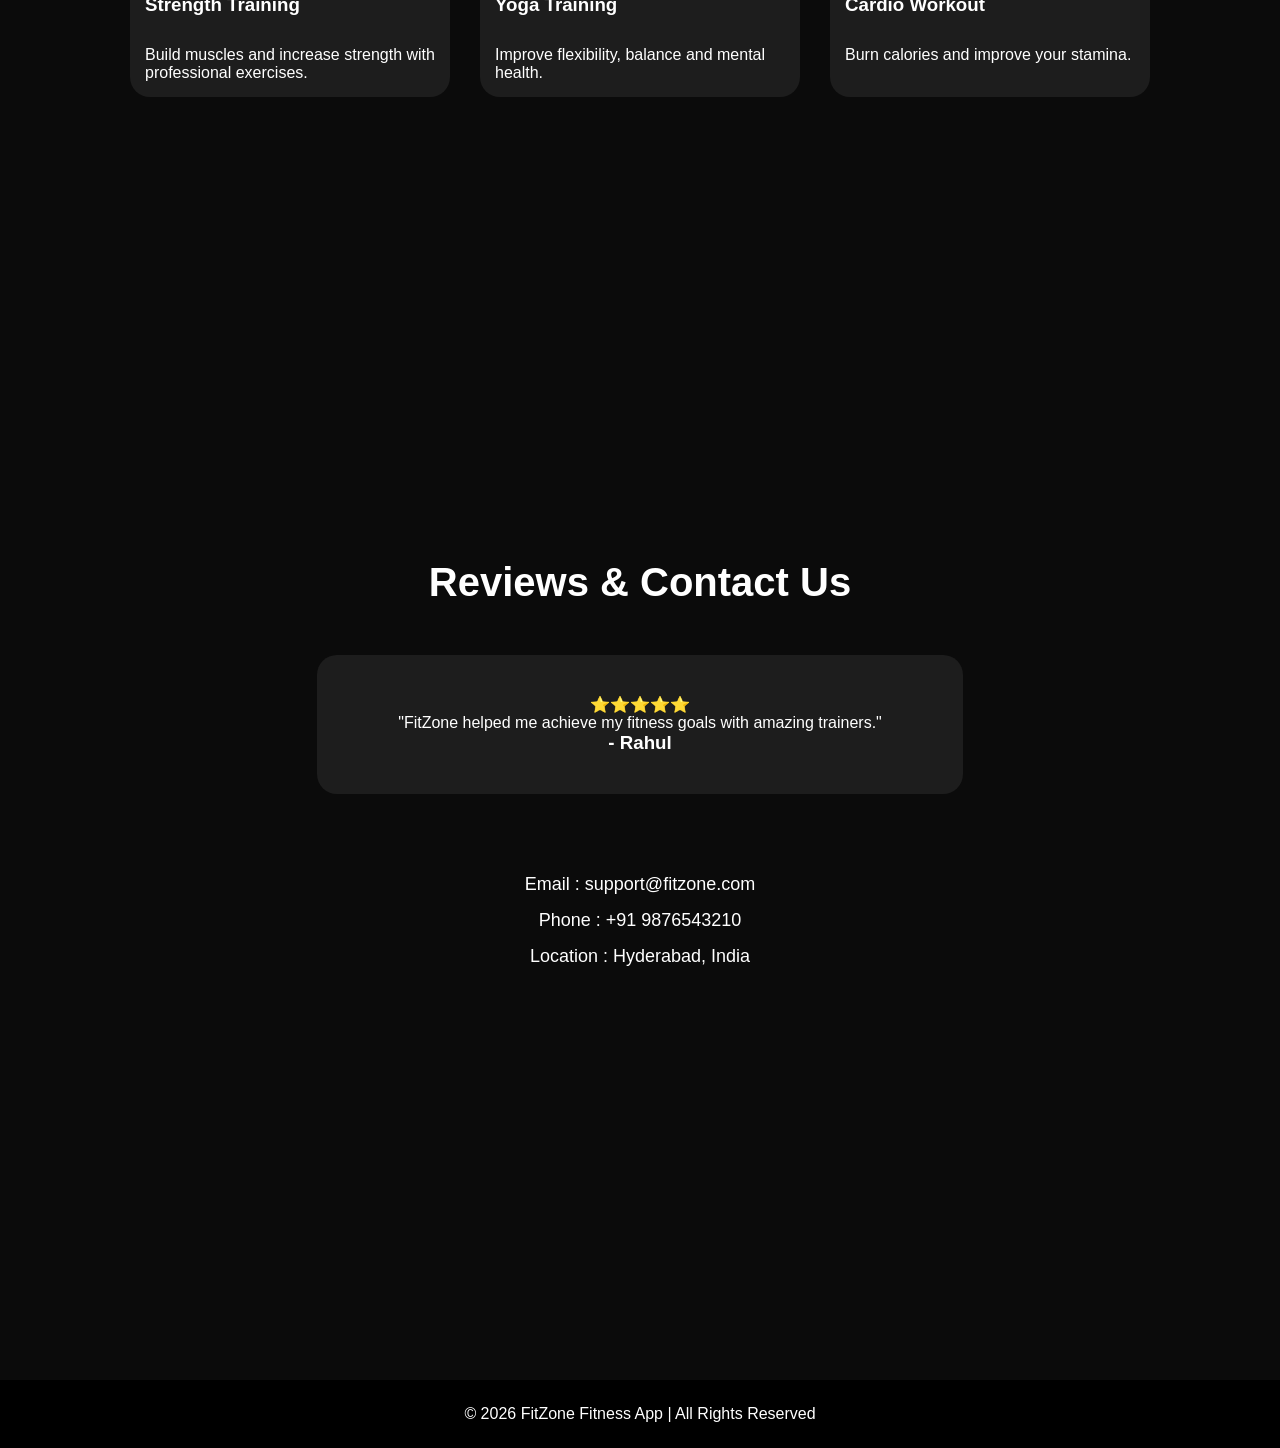
==== commit 838f1296: "updated homepage and membership page" ====
--- a/homepage.html
+++ b/homepage.html
@@ -21,9 +21,9 @@
 
     <ul>
         <li><a href="#">Home</a></li>
-        <li><a href="#plans">Membership Plans</a></li>
-        <li><a href="#trainers">Trainers</a></li>
-        <li><a href="workout.html">Workout Programs</a></li>
+        <li><a href="membership.html">Membership Plans</a></li>
+        <li><a href="trainers.html">Trainers</a></li>
+        <li><a href="#workouts">Workout Programs</a></li>
         <li><a href="#contact">Reviews & Contact</a></li>
         <li><a href="#" class="login">Login</a></li>
     </ul>
@@ -67,63 +67,61 @@
 
 
 
+
 <!-- Membership Plans -->
 
 <section id="plans">
 
-<h2 class="heading">Membership Plans</h2>
-
-<div class="cards">
-
-
-<div class="card">
-<h3>Basic Plan</h3>
-<h2>₹999/month</h2>
-
-<p>&#10004; Gym Access</p>
-<p>&#10004; Basic Workout</p>
-<p>&#10004; Fitness Tracking</p>
-
-<button>Choose Plan</button>
-
-</div>
-
-
-
-<div class="card premium">
-
-<h3>Premium Plan</h3>
-
-<h2>₹1999/month</h2>
-
-<p>&#10004; Personal Trainer</p>
-<p>&#10004; Diet Guidance</p>
-<p>&#10004; Advanced Workouts</p>
-
-<button>Choose Plan</button>
-
-</div>
-
-
-
-<div class="card">
-
-<h3>Elite Plan</h3>
-
-<h2>₹2999/month</h2>
-
-<p> &#10004;Complete Training</p>
-<p> &#10004;Nutrition Plan</p>
-<p> &#10004; 24/7 Support</p>
-
-<button>Choose Plan</button>
-
-</div>
-
-
-</div>
-
-</section>
+    <h2 class="heading">Membership Plans</h2>
+
+    <div class="cards">
+
+        <div class="card">
+            <h3>Basic Plan</h3>
+            <h2>₹999/month</h2>
+
+            <p>&#10004; Gym Access</p>
+            <p>&#10004; Basic Workout</p>
+            <p>&#10004; Fitness Tracking</p>
+
+            <a href="membership.html" class="plan-btn">
+                Choose Plan
+            </a>
+        </div>
+
+        <div class="card premium">
+            <h3>Premium Plan</h3>
+
+            <h2>₹1999/month</h2>
+
+            <p>&#10004; Personal Trainer</p>
+            <p>&#10004; Diet Guidance</p>
+            <p>&#10004; Advanced Workouts</p>
+
+            <a href="membership.html" class="plan-btn">
+                Choose Plan
+            </a>
+        </div>
+
+        <div class="card">
+            <h3>Elite Plan</h3>
+
+            <h2>₹2999/month</h2>
+
+            <p>&#10004; Complete Training</p>
+            <p>&#10004; Nutrition Plan</p>
+            <p>&#10004; 24/7 Support</p>
+
+            <a href="membership.html" class="plan-btn">
+                Choose Plan
+            </a>
+        </div>
+
+    </div>
+
+</section>
+
+
 
 
 
@@ -292,4 +290,4 @@
 
 
 </body>
-</html>
+</html>
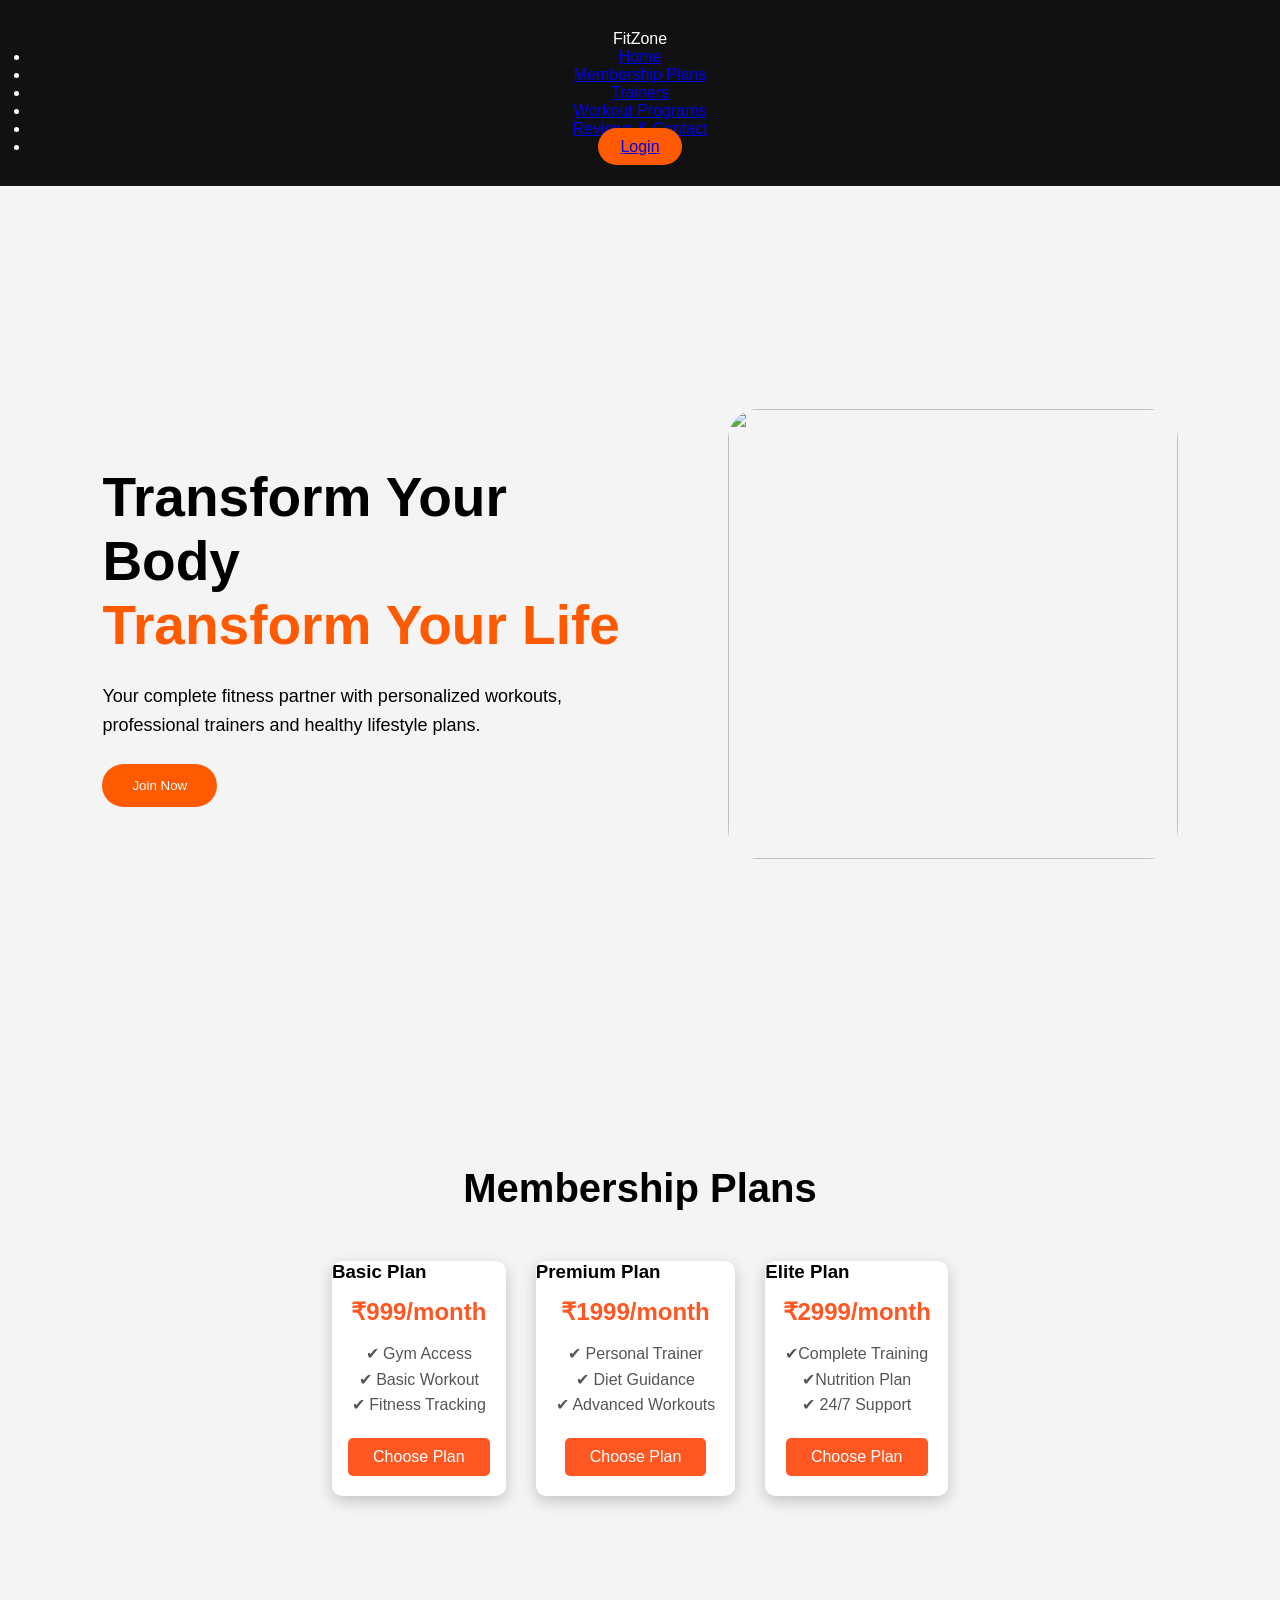
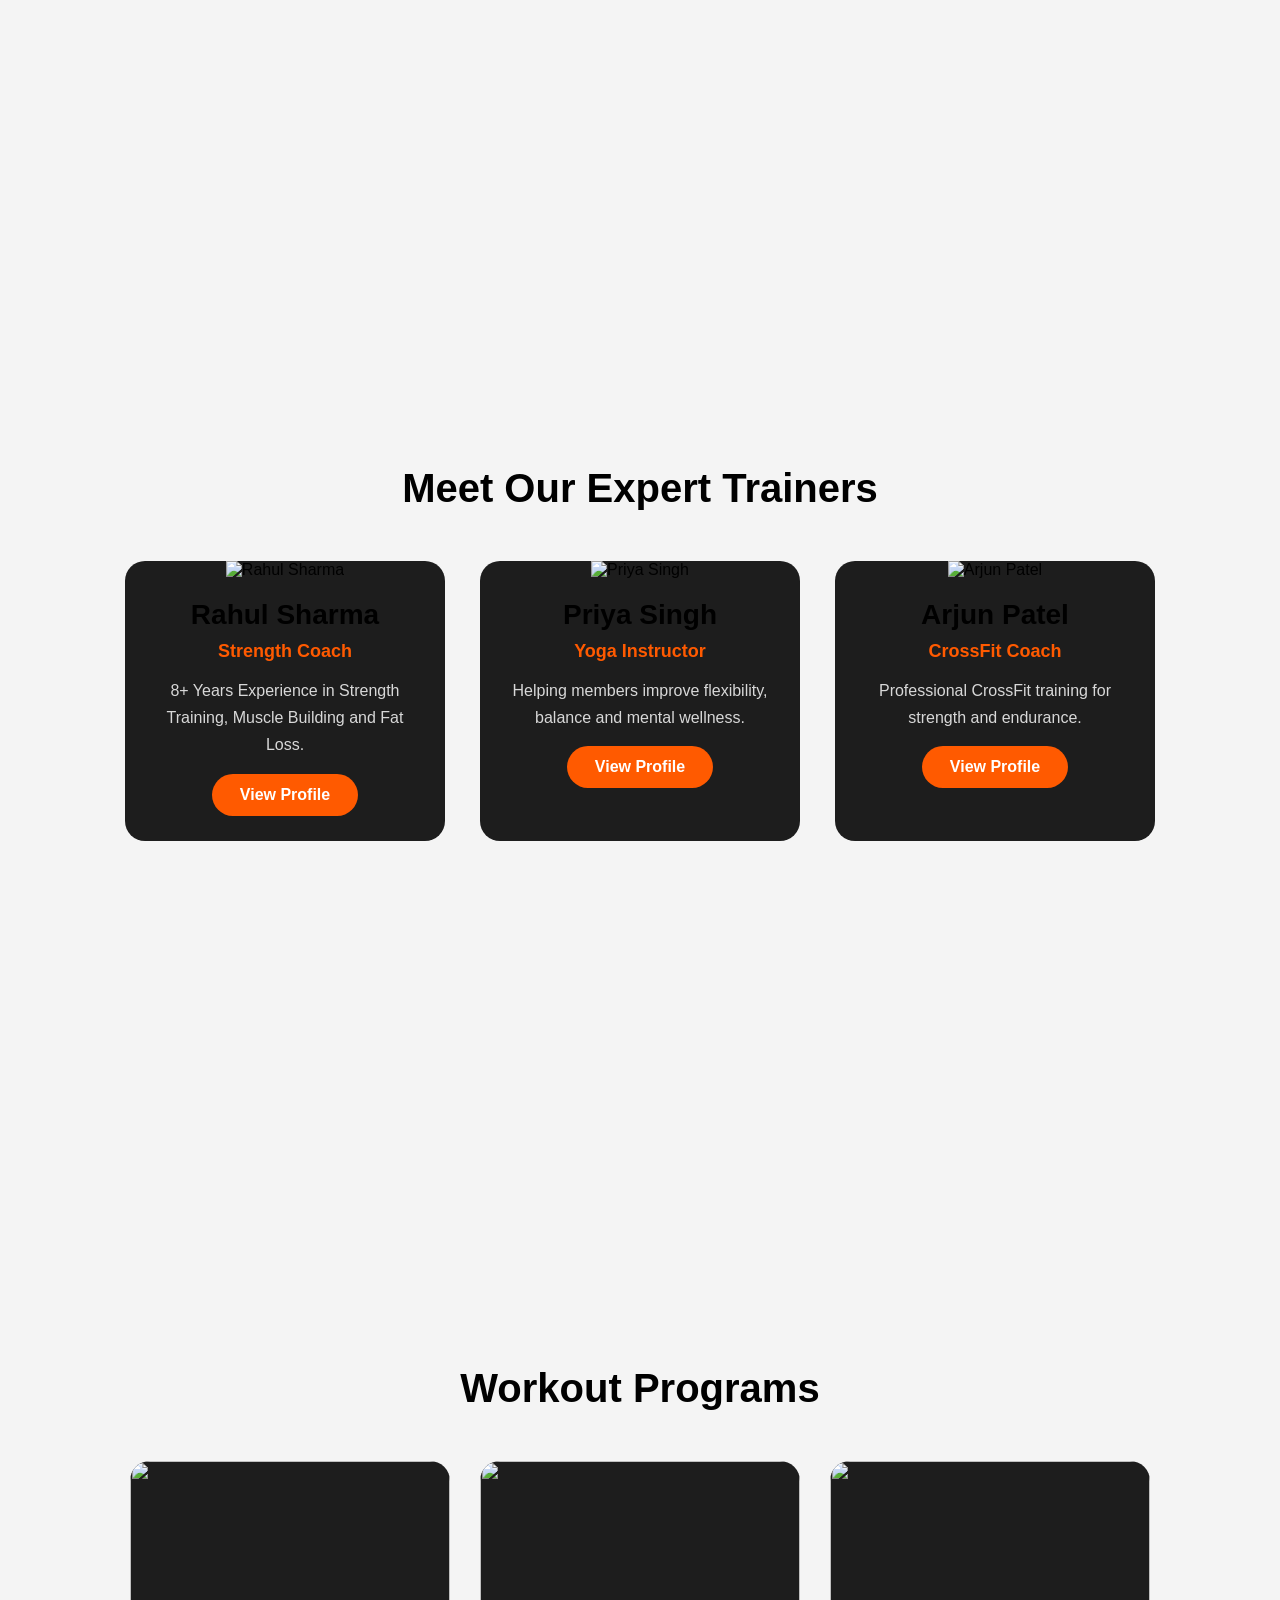
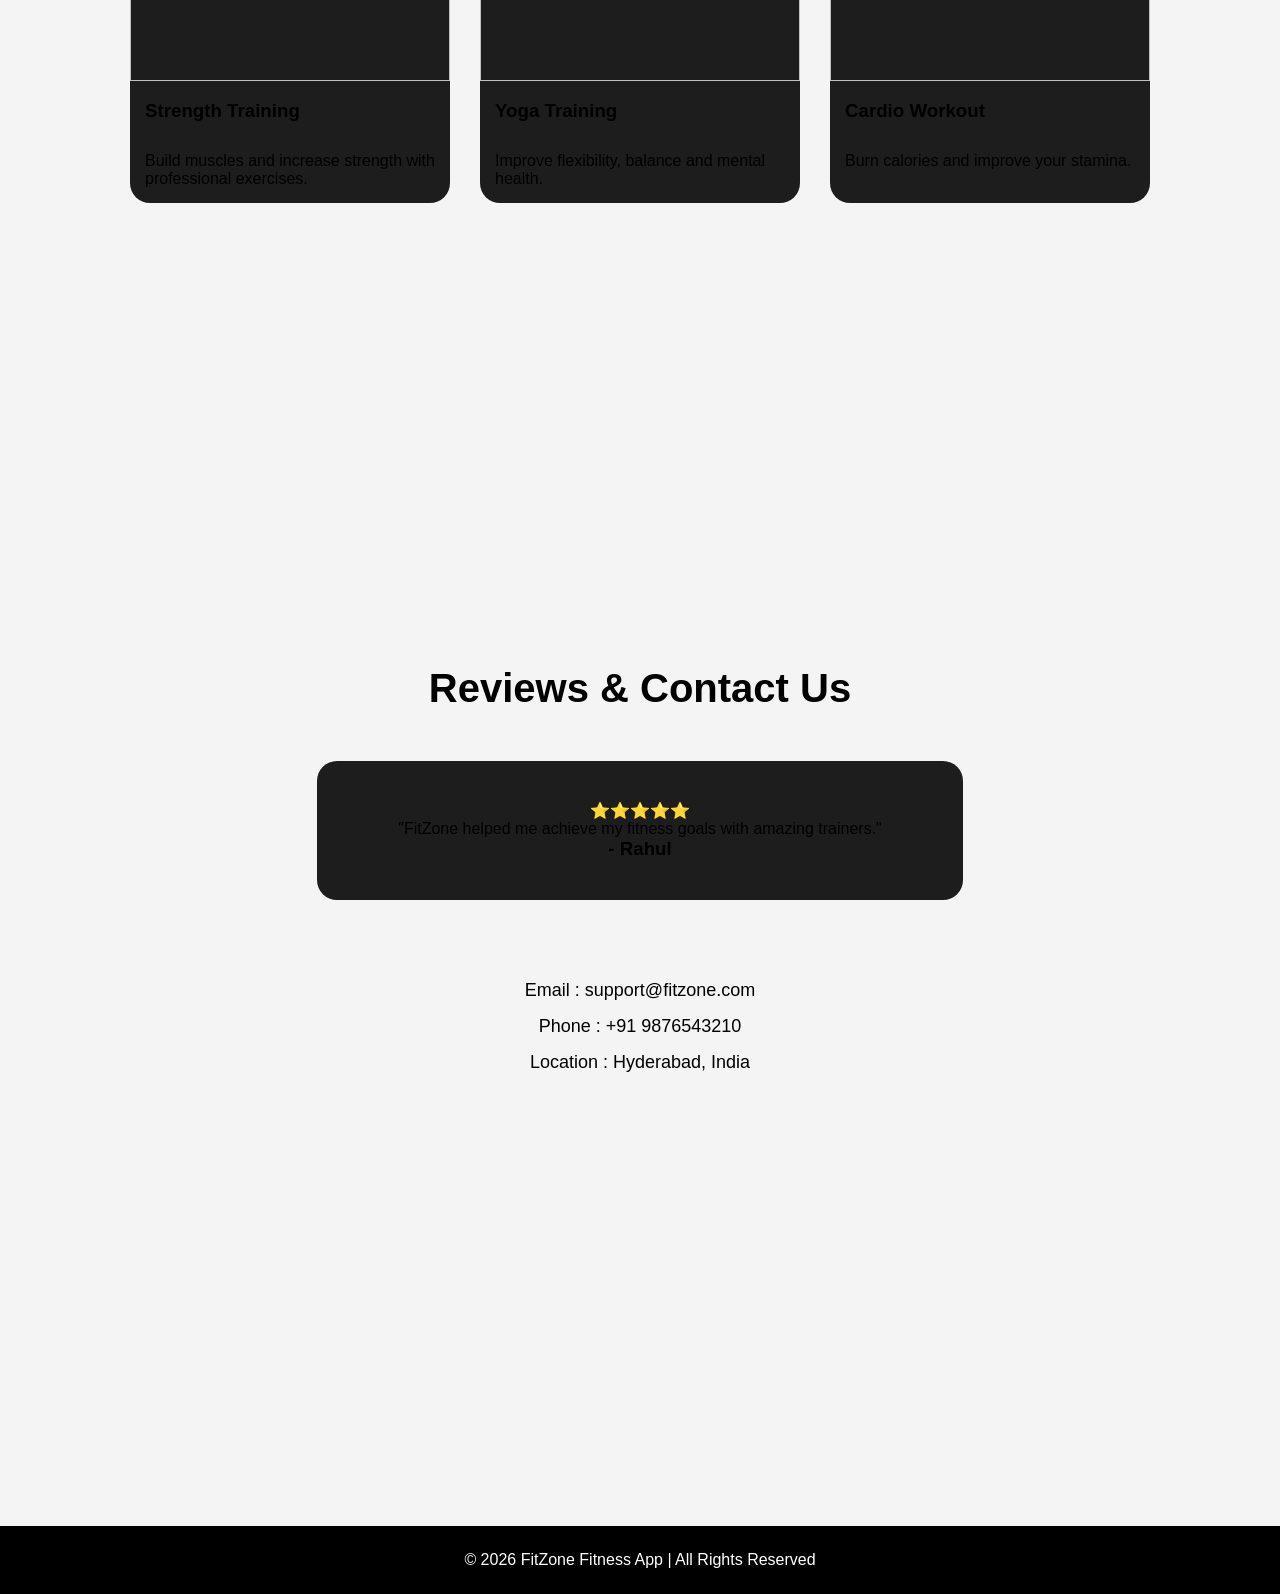
==== commit 39320e84: "resolve conflicts and update" ====
--- a/homepage.html
+++ b/homepage.html
@@ -21,9 +21,9 @@
 
     <ul>
         <li><a href="#">Home</a></li>
-        <li><a href="membership.html">Membership Plans</a></li>
+        <li><a href="#plans">Membership Plans</a></li>
         <li><a href="trainers.html">Trainers</a></li>
-        <li><a href="#workouts">Workout Programs</a></li>
+        <li><a href="#workout.html">Workout Programs</a></li>
         <li><a href="#contact">Reviews & Contact</a></li>
         <li><a href="#" class="login">Login</a></li>
     </ul>
@@ -67,61 +67,63 @@
 
 
 
-
 <!-- Membership Plans -->
 
 <section id="plans">
 
-    <h2 class="heading">Membership Plans</h2>
-
-    <div class="cards">
-
-        <div class="card">
-            <h3>Basic Plan</h3>
-            <h2>₹999/month</h2>
-
-            <p>&#10004; Gym Access</p>
-            <p>&#10004; Basic Workout</p>
-            <p>&#10004; Fitness Tracking</p>
-
-            <a href="membership.html" class="plan-btn">
-                Choose Plan
-            </a>
-        </div>
-
-        <div class="card premium">
-            <h3>Premium Plan</h3>
-
-            <h2>₹1999/month</h2>
-
-            <p>&#10004; Personal Trainer</p>
-            <p>&#10004; Diet Guidance</p>
-            <p>&#10004; Advanced Workouts</p>
-
-            <a href="membership.html" class="plan-btn">
-                Choose Plan
-            </a>
-        </div>
-
-        <div class="card">
-            <h3>Elite Plan</h3>
-
-            <h2>₹2999/month</h2>
-
-            <p>&#10004; Complete Training</p>
-            <p>&#10004; Nutrition Plan</p>
-            <p>&#10004; 24/7 Support</p>
-
-            <a href="membership.html" class="plan-btn">
-                Choose Plan
-            </a>
-        </div>
-
-    </div>
-
-</section>
-
-
+<h2 class="heading">Membership Plans</h2>
+
+<div class="cards">
+
+
+<div class="card">
+<h3>Basic Plan</h3>
+<h2>₹999/month</h2>
+
+<p>&#10004; Gym Access</p>
+<p>&#10004; Basic Workout</p>
+<p>&#10004; Fitness Tracking</p>
+
+<button>Choose Plan</button>
+
+</div>
+
+
+
+<div class="card premium">
+
+<h3>Premium Plan</h3>
+
+<h2>₹1999/month</h2>
+
+<p>&#10004; Personal Trainer</p>
+<p>&#10004; Diet Guidance</p>
+<p>&#10004; Advanced Workouts</p>
+
+<button>Choose Plan</button>
+
+</div>
+
+
+
+<div class="card">
+
+<h3>Elite Plan</h3>
+
+<h2>₹2999/month</h2>
+
+<p> &#10004;Complete Training</p>
+<p> &#10004;Nutrition Plan</p>
+<p> &#10004; 24/7 Support</p>
+
+<button>Choose Plan</button>
+
+</div>
+
+
+</div>
+
+</section>
 
 
 
@@ -290,4 +292,4 @@
 
 
 </body>
-</html>+</html>
--- a/style.css
+++ b/style.css
@@ -2,93 +2,34 @@
     margin:0;
     padding:0;
     box-sizing:border-box;
-    font-family:Arial,sans-serif;
-}
-
-html{
-    scroll-behavior:smooth;
-}
-
+    font-family:Arial, Helvetica, sans-serif;
+}
 body{
-    background:#0b0b0b;
+    background:#f4f4f4;
+}
+
+header{
+    background:#111;
     color:white;
-    
-}
-
-
-/* Navigation Bar */
-
-header{
-    background:#000;
-    padding:20px 8%;
-    position:sticky;
-    top:0;
-    z-index:1000;
-}
-
-
-nav{
-    display:flex;
-    justify-content:space-between;
-    align-items:center;
-}
-
-
-.logo{
-    font-size:35px;
-    font-weight:bold;
-}
-
-
-.logo span{
-    color:#ff5a00;
-}
-
-
-nav ul{
-    display:flex;
-    gap: 25px;
-    list-style:none;
-}
-
-
-nav ul li a{
-
-    color:white;
-    text-decoration:none;
-    position:relative;
-    transition:0.3s;
-
-}
-
-
-/* Navigation Hover */
-
-nav ul li a:hover{
-
-    color:#ff5a00;
-
-}
-
-
-nav ul li a::after{
-
-    content:"";
-    position:absolute;
-    width:0;
-    height:2px;
-    background:#ff5a00;
-    left:0;
-    bottom:-8px;
-    transition:0.3s;
-
-}
-
-
-nav ul li a:hover::after{
-
-    width:100%;
-
+    text-align:center;
+    padding:30px;
+}
+
+header h1{
+    font-size:40px;
+    margin-bottom:10px;
+}
+
+header p{
+    font-size:18px;
+}
+
+.container{
+    width:90%;
+    margin:40px auto;
+    display:grid;
+    grid-template-columns:repeat(auto-fit,minmax(280px,1fr));
+    gap:25px;
 }
 
 
@@ -228,43 +169,60 @@
 
 
 .card{
-
-background:#1d1d1d;
-width:300px;
-padding:35px;
-border-radius:20px;
-text-align:center;
-transition:0.5s;
-cursor:pointer;
-
-}
-
-
-
-/* Card Hover */
-
-
+    background:white;
+    border-radius:10px;
+    overflow:hidden;
+    box-shadow:0 5px 15px rgba(0,0,0,0.2);
+    transition:0.4s;
+}
 .card:hover{
-
-transform:translateY(-15px);
-box-shadow:0 15px 30px rgba(255,90,0,0.4);
-
-}
-
+    transform:translateY(-8px);
+}
+
+.card img{
+    width:100%;
+    height:220px;
+    object-fit:cover;
+}
+
+.card h2{
+    color:#ff5722;
+    text-align:center;
+    margin:15px 0;
+}
 
 .card p{
-
-margin:15px;
-
-}
-
-
-.premium{
-
-border:2px solid #ff5a00;
-
-}
-
+    padding:0 20px;
+    text-align:center;
+    color:#555;
+    line-height:1.6;
+}
+
+.card button{
+    display:block;
+    margin:20px auto;
+    padding:10px 25px;
+    background:#ff5722;
+    color:white;
+    border:none;
+    border-radius:5px;
+    cursor:pointer;
+    font-size:16px;
+}
+
+<<<<<<< HEAD
+.card button:hover{
+    background:#e64a19;
+}
+
+footer{
+    background:#111;
+    color:white;
+    text-align:center;
+    padding:20px;
+    margin-top:40px;
+}
+=======
 .plan-btn{
     display:inline-block;
     background:#ff5a00;
@@ -528,3 +486,4 @@
 }
 
 }
+>>>>>>> a006e7f9af8620f75044aae8e21f9789412110f0
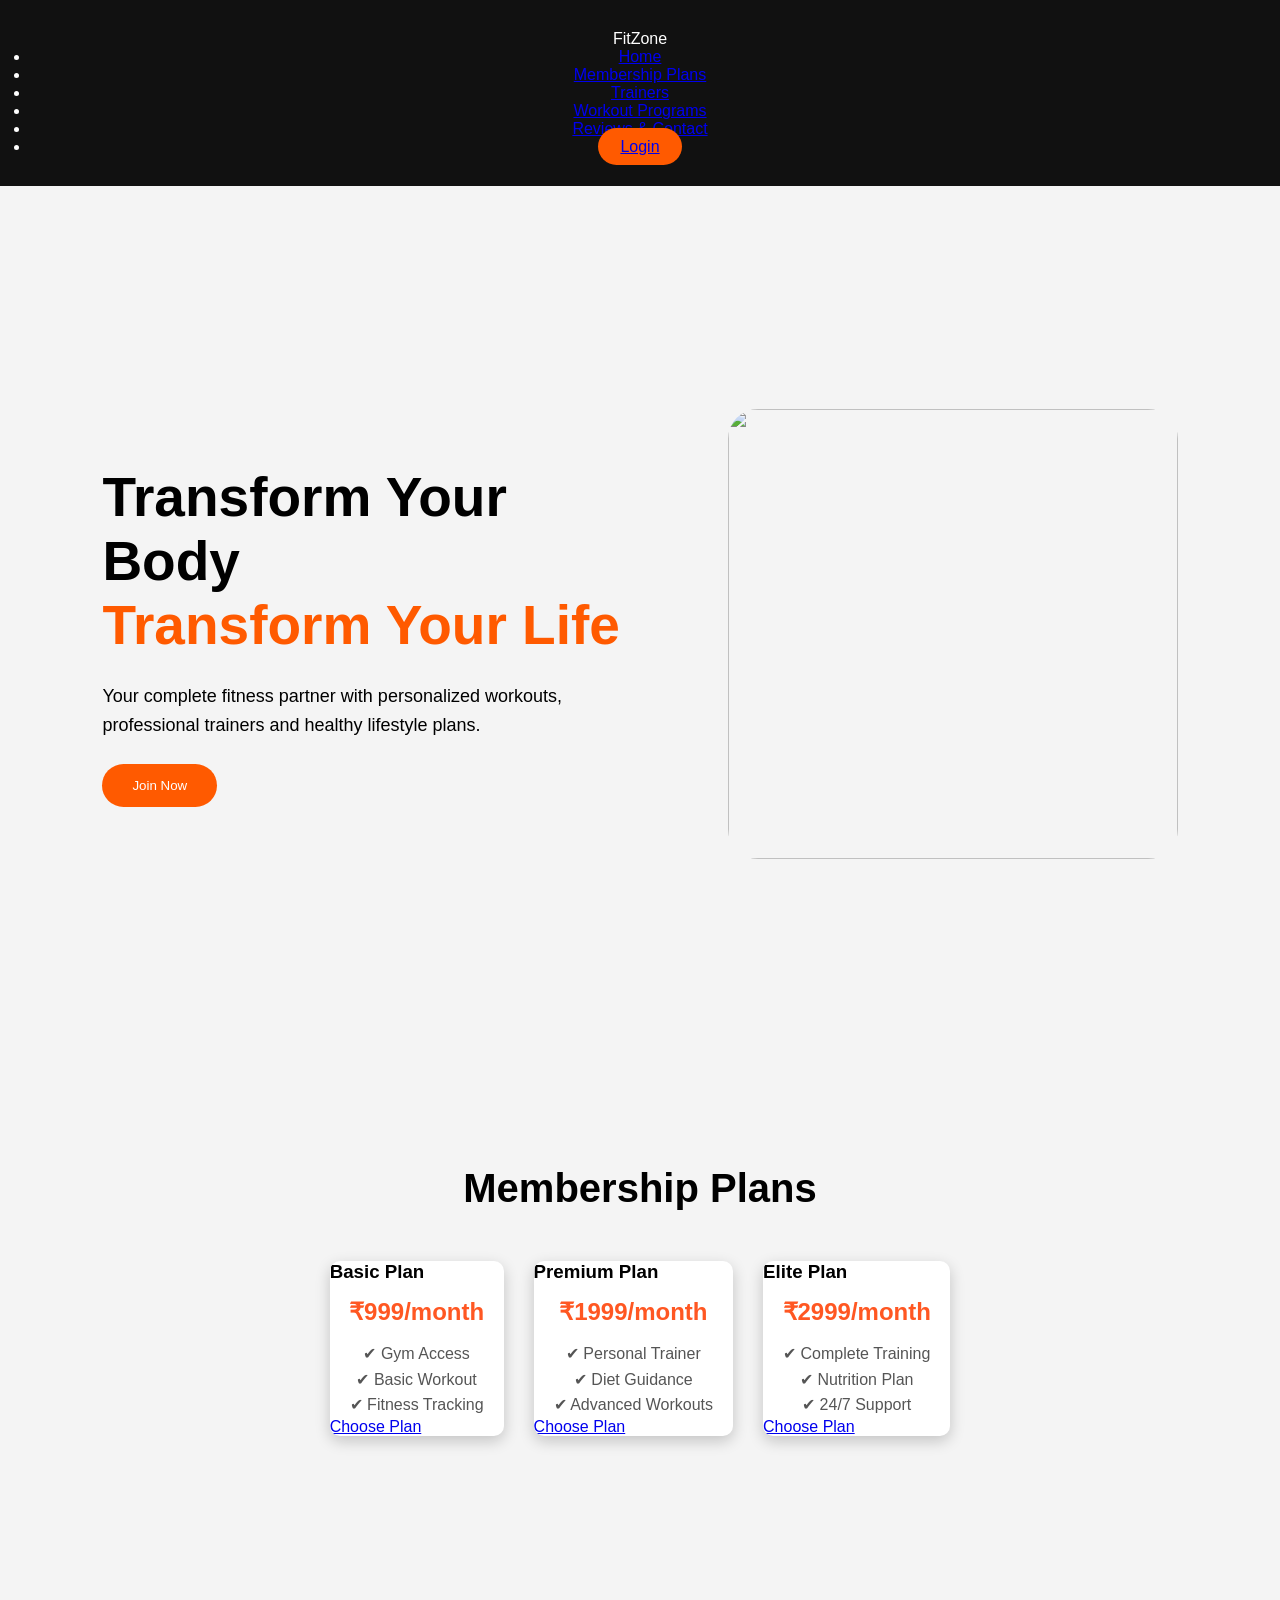
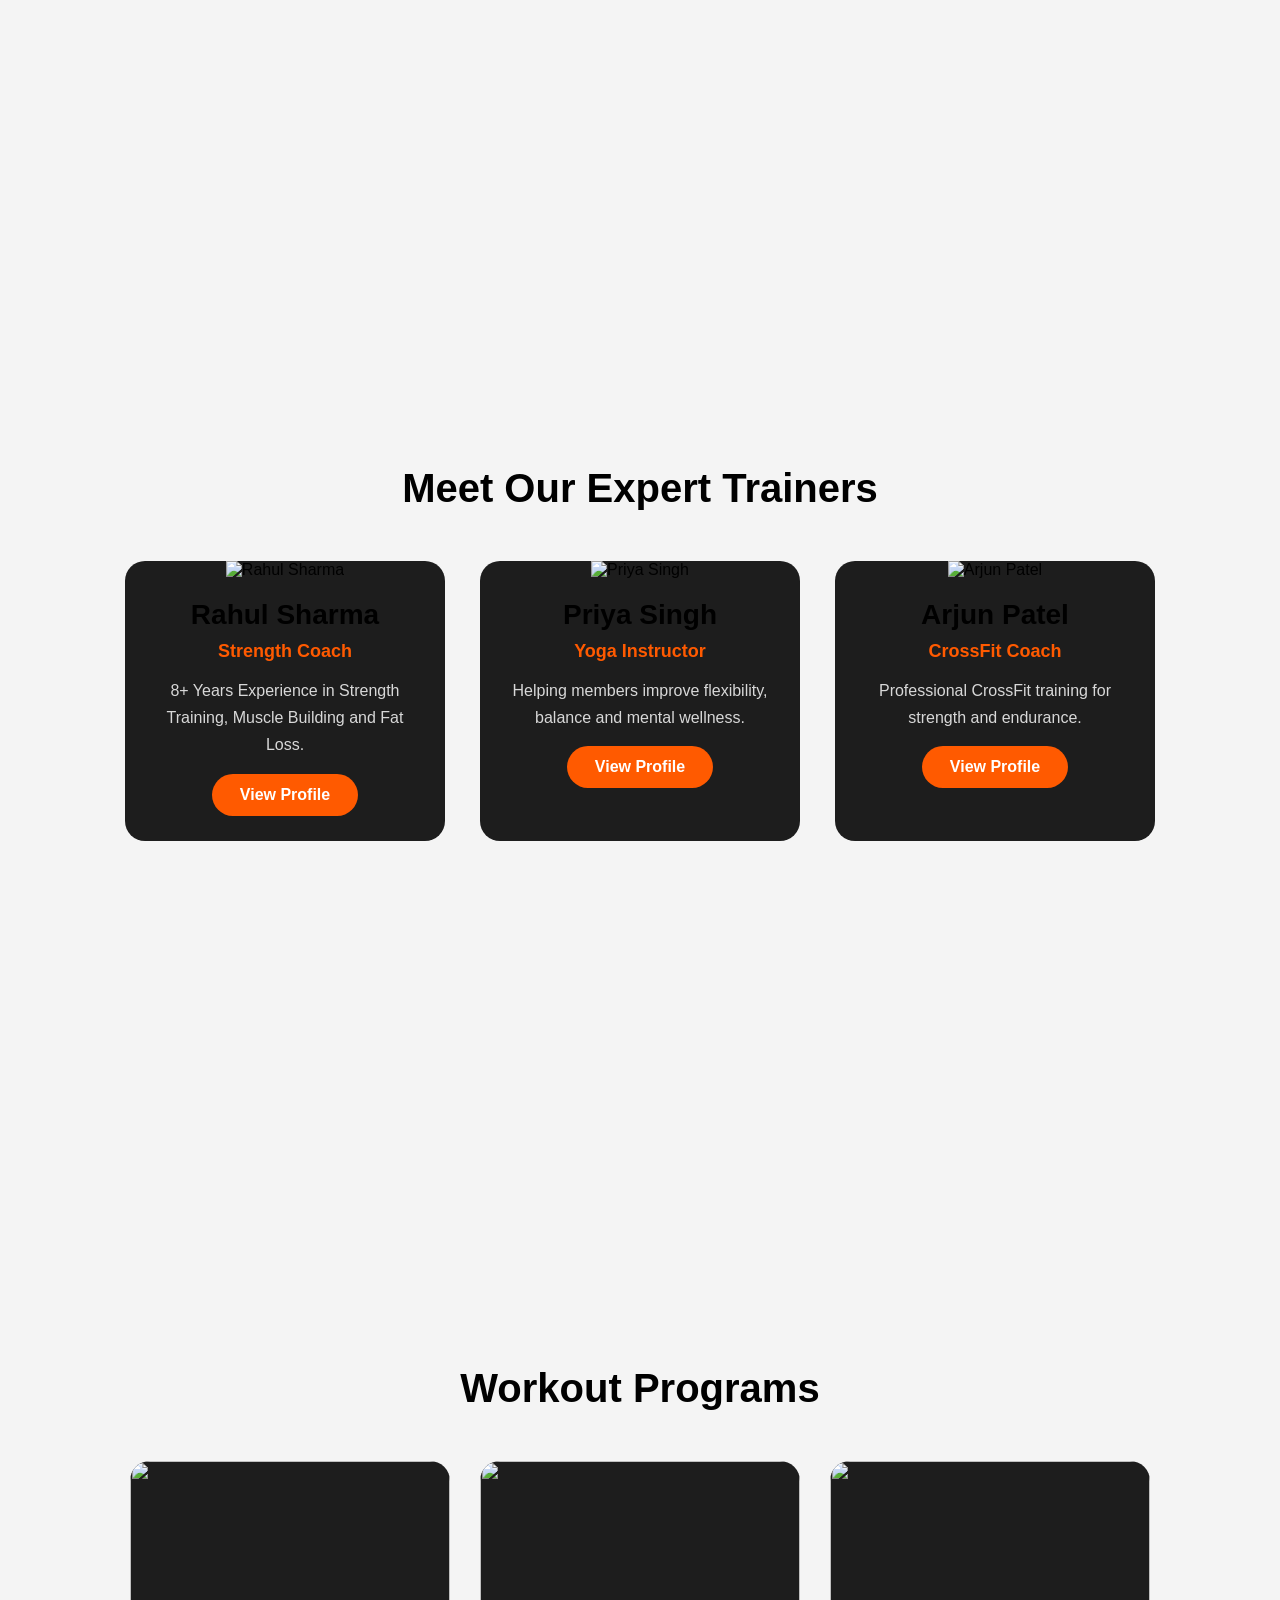
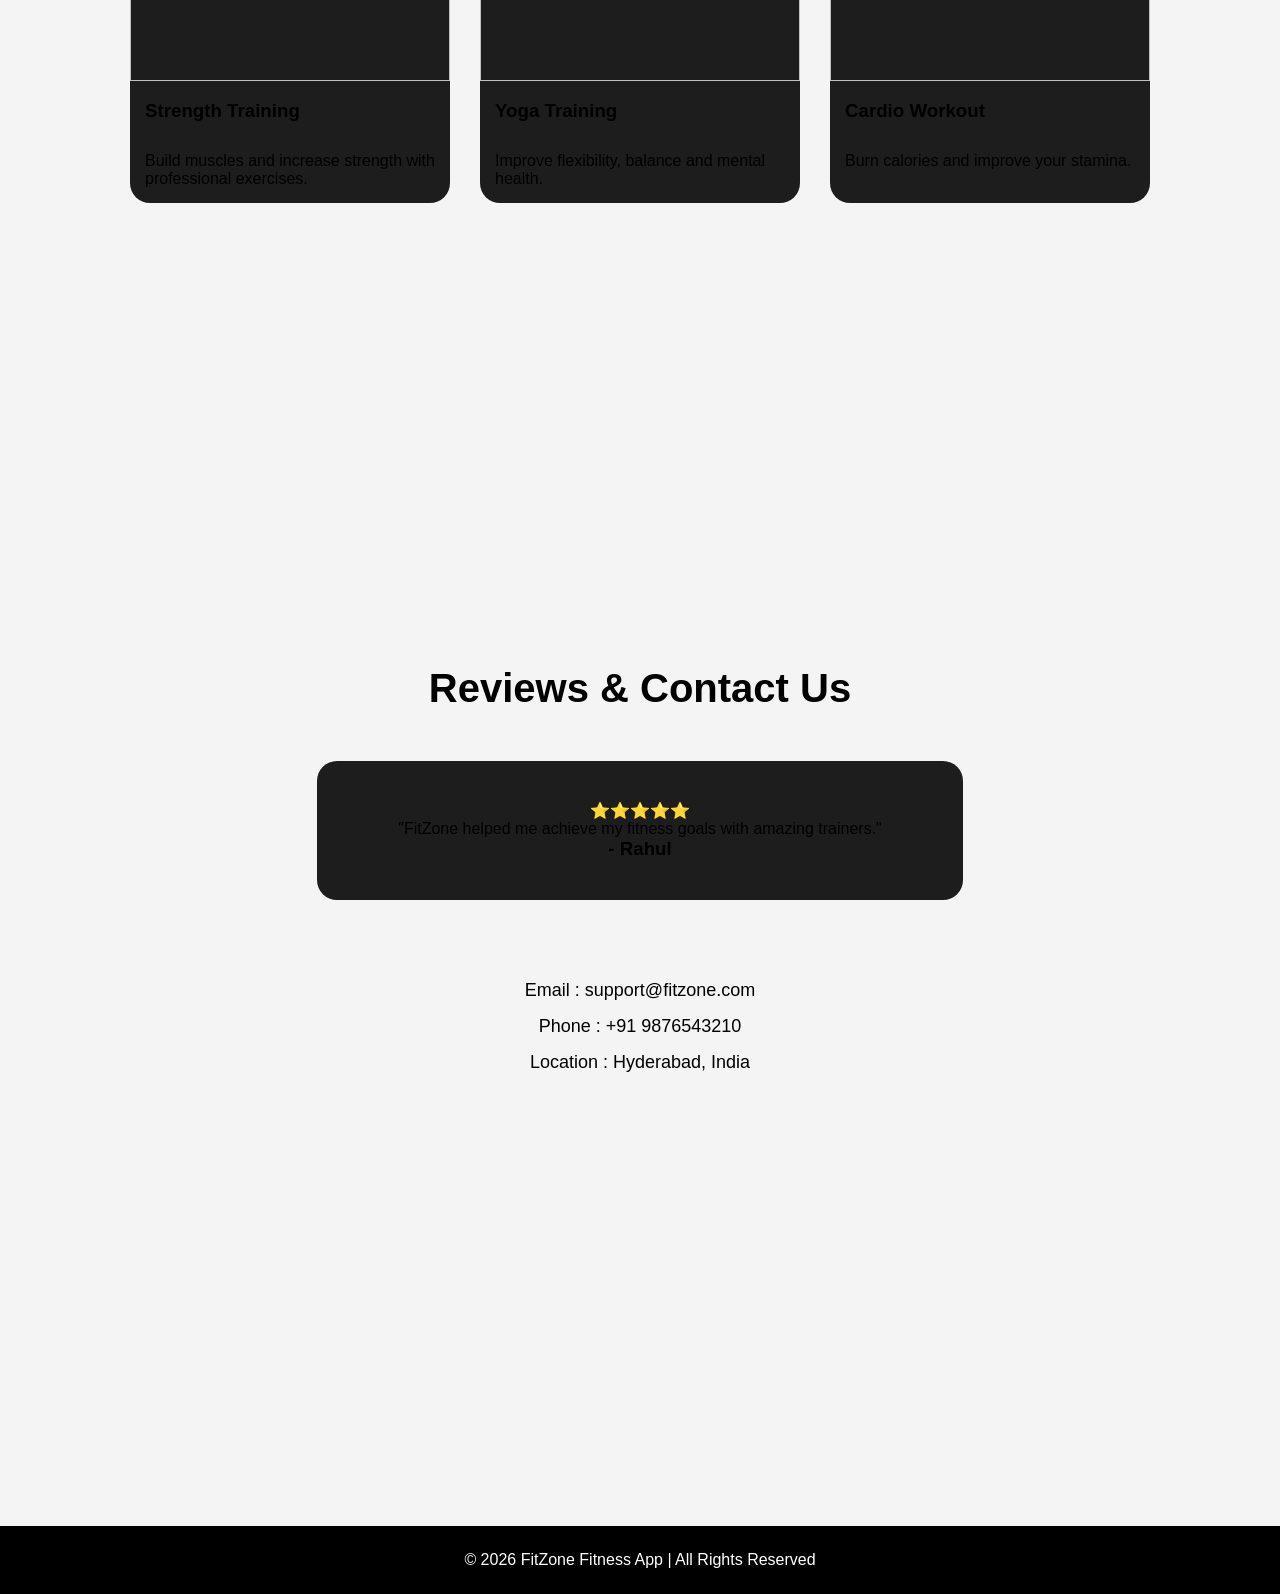
==== commit 8f079256: "Merge branch 'main' of https://github.com/istampriya/fitness" ====
--- a/homepage.html
+++ b/homepage.html
@@ -21,7 +21,7 @@
 
     <ul>
         <li><a href="#">Home</a></li>
-        <li><a href="#plans">Membership Plans</a></li>
+        <li><a href="membership.html">Membership Plans</a></li>
         <li><a href="trainers.html">Trainers</a></li>
         <li><a href="#workout.html">Workout Programs</a></li>
         <li><a href="#contact">Reviews & Contact</a></li>
@@ -67,63 +67,61 @@
 
 
 
+
 <!-- Membership Plans -->
 
 <section id="plans">
 
-<h2 class="heading">Membership Plans</h2>
-
-<div class="cards">
-
-
-<div class="card">
-<h3>Basic Plan</h3>
-<h2>₹999/month</h2>
-
-<p>&#10004; Gym Access</p>
-<p>&#10004; Basic Workout</p>
-<p>&#10004; Fitness Tracking</p>
-
-<button>Choose Plan</button>
-
-</div>
-
-
-
-<div class="card premium">
-
-<h3>Premium Plan</h3>
-
-<h2>₹1999/month</h2>
-
-<p>&#10004; Personal Trainer</p>
-<p>&#10004; Diet Guidance</p>
-<p>&#10004; Advanced Workouts</p>
-
-<button>Choose Plan</button>
-
-</div>
-
-
-
-<div class="card">
-
-<h3>Elite Plan</h3>
-
-<h2>₹2999/month</h2>
-
-<p> &#10004;Complete Training</p>
-<p> &#10004;Nutrition Plan</p>
-<p> &#10004; 24/7 Support</p>
-
-<button>Choose Plan</button>
-
-</div>
-
-
-</div>
-
-</section>
+    <h2 class="heading">Membership Plans</h2>
+
+    <div class="cards">
+
+        <div class="card">
+            <h3>Basic Plan</h3>
+            <h2>₹999/month</h2>
+
+            <p>&#10004; Gym Access</p>
+            <p>&#10004; Basic Workout</p>
+            <p>&#10004; Fitness Tracking</p>
+
+            <a href="membership.html" class="plan-btn">
+                Choose Plan
+            </a>
+        </div>
+
+        <div class="card premium">
+            <h3>Premium Plan</h3>
+
+            <h2>₹1999/month</h2>
+
+            <p>&#10004; Personal Trainer</p>
+            <p>&#10004; Diet Guidance</p>
+            <p>&#10004; Advanced Workouts</p>
+
+            <a href="membership.html" class="plan-btn">
+                Choose Plan
+            </a>
+        </div>
+
+        <div class="card">
+            <h3>Elite Plan</h3>
+
+            <h2>₹2999/month</h2>
+
+            <p>&#10004; Complete Training</p>
+            <p>&#10004; Nutrition Plan</p>
+            <p>&#10004; 24/7 Support</p>
+
+            <a href="membership.html" class="plan-btn">
+                Choose Plan
+            </a>
+        </div>
+
+    </div>
+
+</section>
+
+
 
 
 
@@ -292,4 +290,4 @@
 
 
 </body>
-</html>
+</html>
